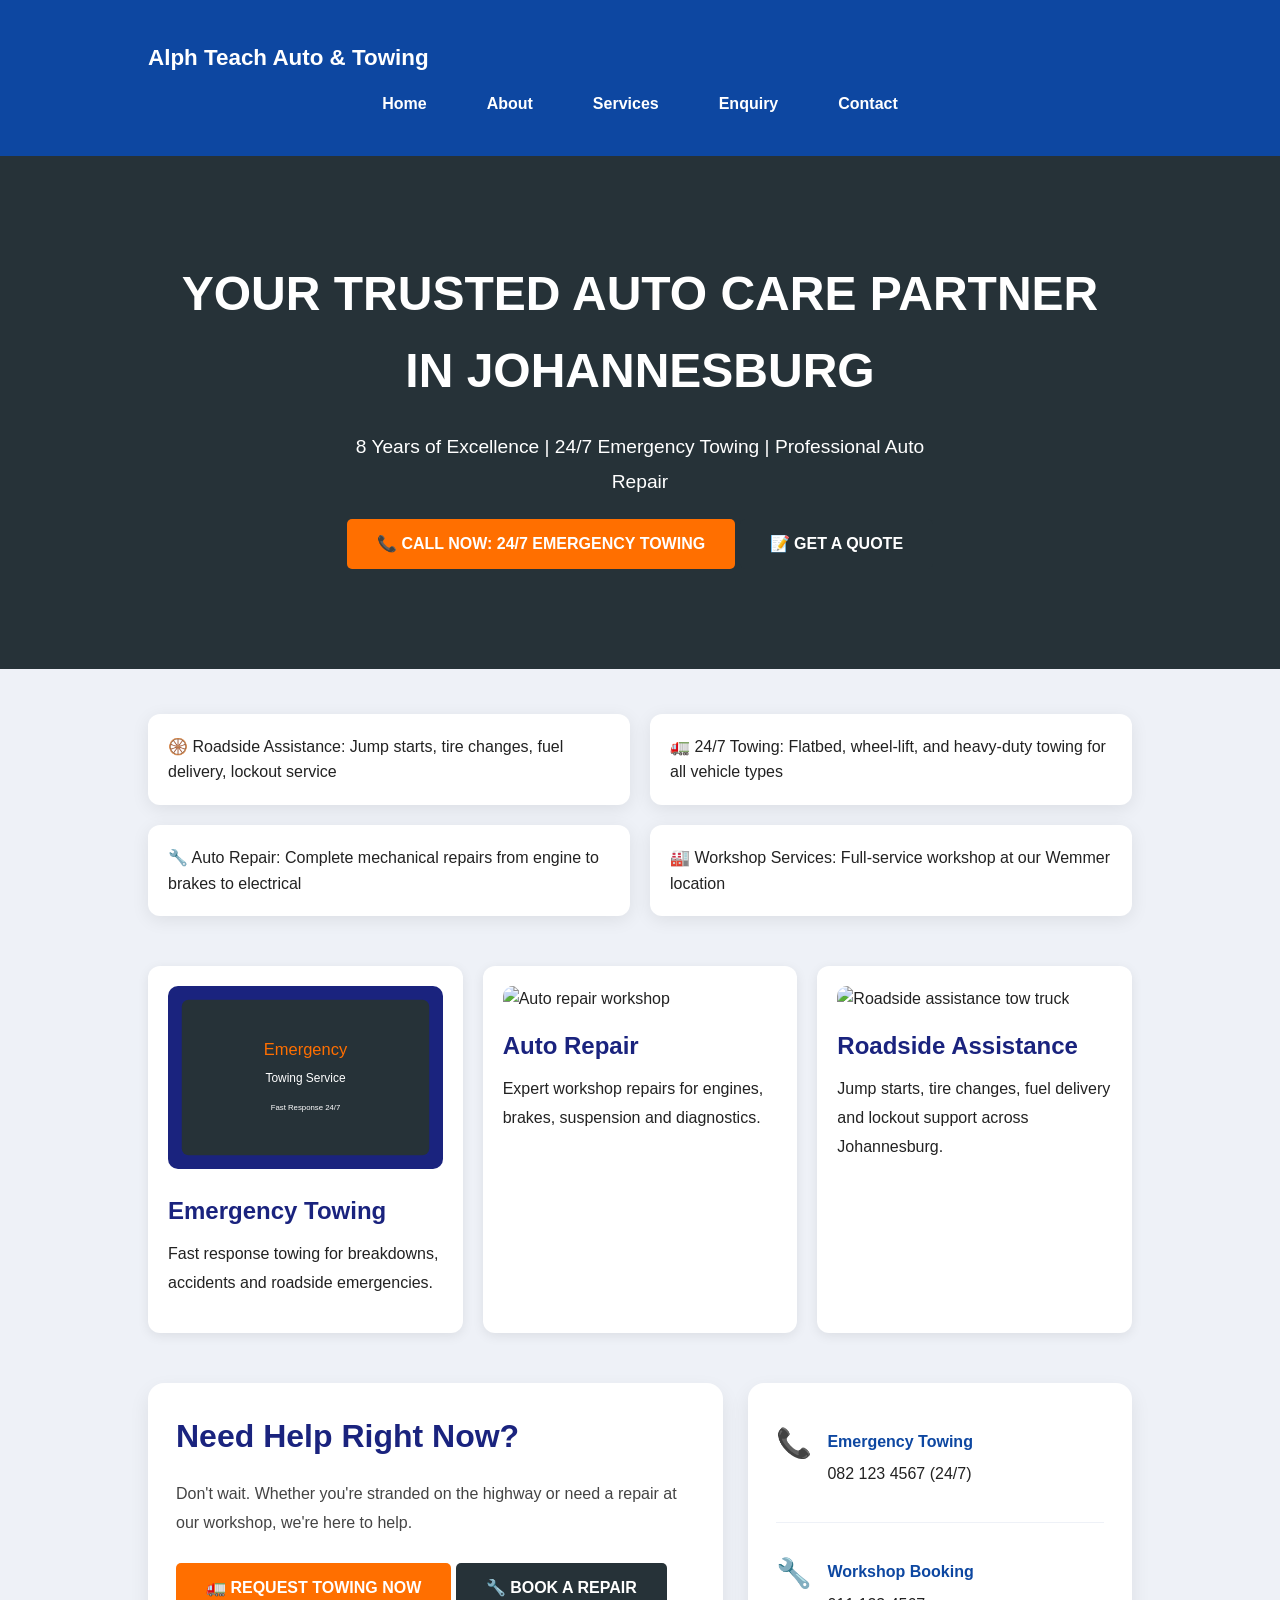
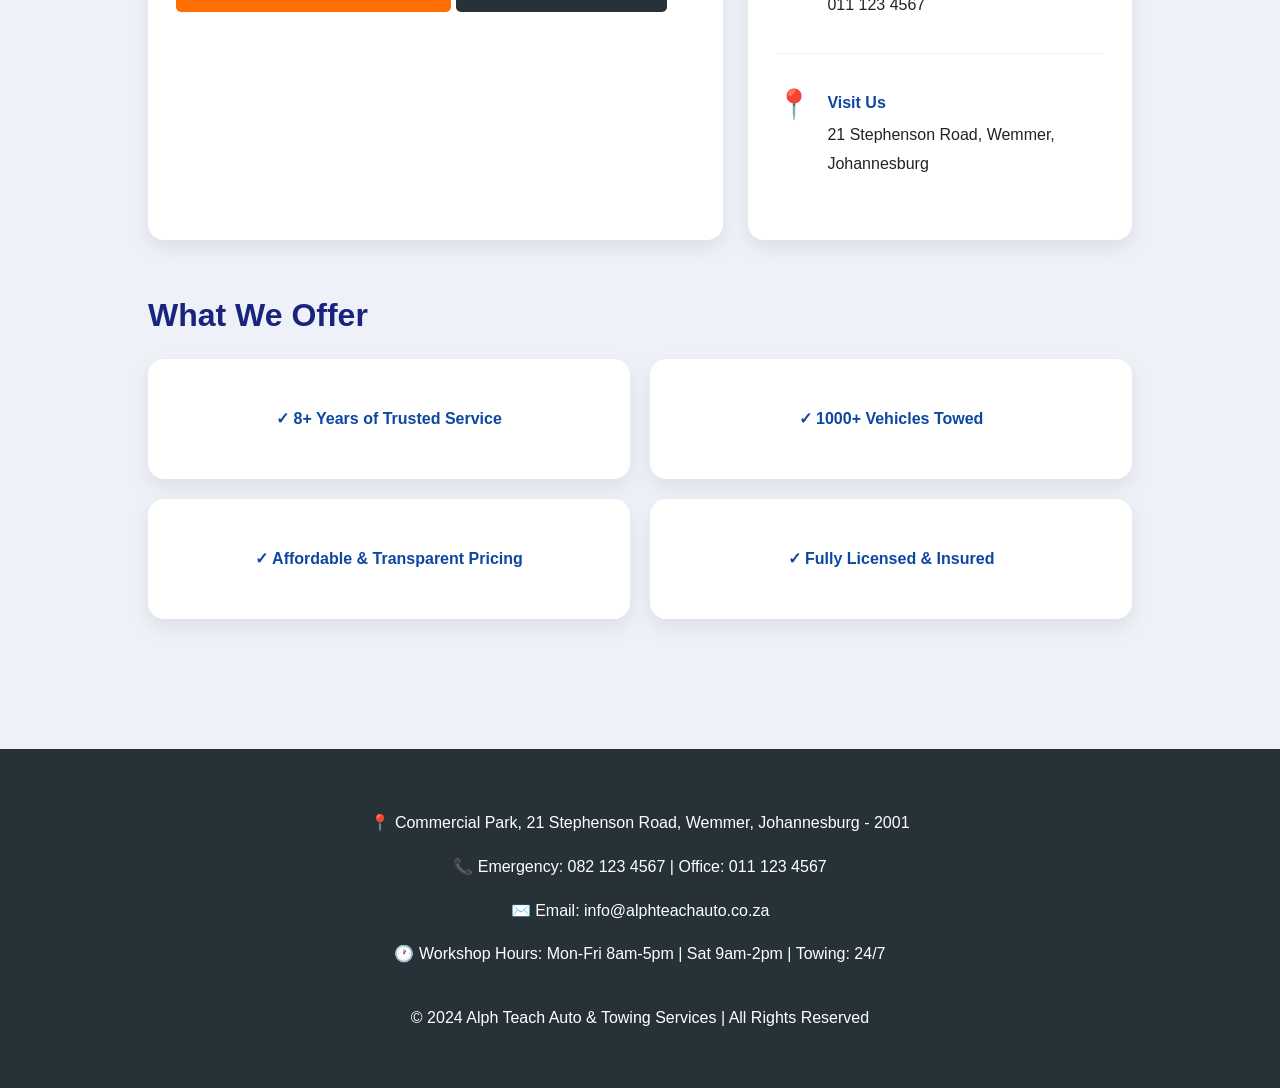
==== index.html @ c694cae1 "roadside assistant image added for roadside assistant" ====
<!DOCTYPE html>
<html lang="en">
<head>
    <meta charset="UTF-8">
    <meta name="viewport" content="width=device-width, initial-scale=1.0">
    <title>Alph Teach Auto & Towing Services</title>
    <link rel="stylesheet" href="css/style.css">
</head>
<body>
    <header>
        <div class="container header-inner">
            <div class="brand"><a href="index.html">Alph Teach Auto & Towing</a></div>
            <nav>
                <ul>
                    <li><a href="index.html">Home</a></li>
                    <li><a href="about.html">About</a></li>
                    <li><a href="service.html">Services</a></li>
                    <li><a href="enquiry.html">Enquiry</a></li>
                    <li><a href="contact.html">Contact</a></li>
                </ul>
            </nav>
        </div>
    </header>

    <section class="hero">
        <div class="container">
            <h1>YOUR TRUSTED AUTO CARE PARTNER IN JOHANNESBURG</h1>
            <p>8 Years of Excellence | 24/7 Emergency Towing | Professional Auto Repair</p>
            <div class="hero-buttons">
                <a href="tel:0821234567" class="btn">📞 CALL NOW: 24/7 EMERGENCY TOWING</a>
                <a href="enquiry.html" class="btn btn-secondary">📝 GET A QUOTE</a>
            </div>
        </div>
    </section>

    <main class="container">
        <section class="feature-grid">
            <div class="feature-card">🛞 Roadside Assistance: Jump starts, tire changes, fuel delivery, lockout service</div>
            <div class="feature-card">🚛 24/7 Towing: Flatbed, wheel-lift, and heavy-duty towing for all vehicle types</div>
            <div class="feature-card">🔧 Auto Repair: Complete mechanical repairs from engine to brakes to electrical</div>
            <div class="feature-card">🏭 Workshop Services: Full-service workshop at our Wemmer location</div>
        </section>

        <section class="media-grid">
            <div class="media-card">
                <img src="images/emergency-towing.svg" alt="Emergency towing service">
                <h3>Emergency Towing</h3>
                <p>Fast response towing for breakdowns, accidents and roadside emergencies.</p>
            </div>
            <div class="media-card">
                <img src="images/auto-repair-workshop.svg" alt="Auto repair workshop">
                <h3>Auto Repair</h3>
                <p>Expert workshop repairs for engines, brakes, suspension and diagnostics.</p>
            </div>
            <div class="media-card">
                <img src="images/istockphoto-2198604016-1024x1024.jpg" alt="Roadside assistance tow truck">
                <h3>Roadside Assistance</h3>
                <p>Jump starts, tire changes, fuel delivery and lockout support across Johannesburg.</p>
            </div>
        </section>

        <section class="service-blocks">
            <div class="service-blocks-grid">
                <div class="service-hero-block">
                    <h2>Need Help Right Now?</h2>
                    <p>Don't wait. Whether you're stranded on the highway or need a repair at our workshop, we're here to help.</p>
                    <div class="hero-buttons">
                        <a href="enquiry.html" class="btn">🚛 REQUEST TOWING NOW</a>
                        <a href="enquiry.html" class="btn btn-secondary">🔧 BOOK A REPAIR</a>
                    </div>
                </div>
                <div class="service-info-block">
                    <div class="contact-block-item">
                        <span>📞</span>
                        <div>
                            <strong>Emergency Towing</strong>
                            <p>082 123 4567 (24/7)</p>
                        </div>
                    </div>
                    <div class="contact-block-item">
                        <span>🔧</span>
                        <div>
                            <strong>Workshop Booking</strong>
                            <p>011 123 4567</p>
                        </div>
                    </div>
                    <div class="contact-block-item">
                        <span>📍</span>
                        <div>
                            <strong>Visit Us</strong>
                            <p>21 Stephenson Road, Wemmer, Johannesburg</p>
                        </div>
                    </div>
                </div>
            </div>
        </section>

        <section class="highlights-section">
            <h2 class="section-title">What We Offer</h2>
            <div class="highlights-grid">
                <div class="highlight-card">✓ 8+ Years of Trusted Service</div>
                <div class="highlight-card">✓ 1000+ Vehicles Towed</div>
                <div class="highlight-card">✓ Affordable & Transparent Pricing</div>
                <div class="highlight-card">✓ Fully Licensed & Insured</div>
            </div>
        </section>
    </main>

    <footer>
        <div class="container footer-content">
            <div>
                <p>📍 Commercial Park, 21 Stephenson Road, Wemmer, Johannesburg - 2001</p>
                <p>📞 Emergency: 082 123 4567 | Office: 011 123 4567</p>
                <p>✉️ Email: info@alphteachauto.co.za</p>
                <p>🕐 Workshop Hours: Mon-Fri 8am-5pm | Sat 9am-2pm | Towing: 24/7</p>
            </div>
        </div>
        <div class="footer-bottom">
            <p>&copy; 2024 Alph Teach Auto & Towing Services | All Rights Reserved</p>
        </div>
    </footer>
</body>
</html>
---- css/style.css ----
/* ===== 1. CSS RESET ===== */
* {
    margin: 0;
    padding: 0;
    box-sizing: border-box;
}

/* ===== 2. BASE STYLES ===== */
body {
    font-family: Arial, Helvetica, sans-serif;
    font-size: 16px;
    line-height: 1.6;
    color: #222;
    background-color: #eef1f7;
}

a {
    color: #1a237e;
    text-decoration: none;
}

a:hover {
    color: #ff6f00;
    text-decoration: underline;
}

/* ===== 3. TYPOGRAPHY ===== */
h1 {
    font-size: 2.5rem;
    font-weight: bold;
    color: #1a237e;
    margin-bottom: 20px;
}

h2 {
    font-size: 2rem;
    color: #1a237e;
    margin-bottom: 15px;
}

h3 {
    font-size: 1.5rem;
    color: #1a237e;
    margin-bottom: 10px;
}

p {
    margin-bottom: 15px;
    line-height: 1.8;
}

/* ===== 4. CONTAINER ===== */
.container {
    width: 80%;
    max-width: 1200px;
    margin: 0 auto;
    padding: 20px;
}

/* ===== 5. HEADER & NAVIGATION ===== */
header {
    background-color: #0d47a1;
    color: white;
    padding: 20px 0;
}

header h1,
header p,
header .brand a,
nav a {
    color: white;
}

header .brand a {
    font-size: 1.4rem;
    font-weight: bold;
    text-decoration: none;
}

nav ul {
    list-style: none;
    display: flex;
    justify-content: center;
    gap: 30px;
    margin-top: 15px;
}

nav a {
    color: white;
    text-decoration: none;
    font-weight: bold;
    padding: 10px 15px;
}

nav a:hover {
    background-color: #ff6f00;
    border-radius: 5px;
}

header .brand a:hover {
    color: #fff9e6;
}

/* ===== 6. HERO SECTION ===== */
.hero {
    background-color: #263238;
    color: white;
    text-align: center;
    padding: 80px 20px;
}

.hero h1 {
    color: white;
    font-size: 3rem;
}

.hero p {
    font-size: 1.2rem;
    max-width: 600px;
    margin: 20px auto;
}

/* ===== 7. BUTTONS ===== */
.btn {
    display: inline-block;
    padding: 12px 30px;
    background-color: #ff6f00;
    color: white;
    text-decoration: none;
    border-radius: 5px;
    font-weight: bold;
    border: none;
    cursor: pointer;
}

.btn:hover {
    background-color: #e65100;
    transform: scale(1.05);
}

/* ===== 8. SERVICES SECTION ===== */
.services {
    display: grid;
    grid-template-columns: repeat(3, 1fr);
    gap: 30px;
    margin: 50px 0;
}

.service-card {
    background: white;
    padding: 30px;
    border-radius: 10px;
    box-shadow: 0 2px 10px rgba(0,0,0,0.1);
    text-align: center;
}

.service-card:hover {
    transform: translateY(-5px);
    box-shadow: 0 5px 20px rgba(0,0,0,0.2);
}

.page-header {
    text-align: center;
    margin: 50px 0 30px;
}

.page-header h1 {
    color: #0d47a1;
    font-size: 2.8rem;
    margin-bottom: 15px;
}

.page-header p {
    color: #444;
    max-width: 760px;
    margin: 0 auto;
    line-height: 1.7;
}

.service-category {
    background: white;
    border-radius: 18px;
    padding: 32px;
    box-shadow: 0 14px 35px rgba(0,0,0,0.08);
    margin: 40px 0;
}

.service-category h2 {
    color: #0d47a1;
    margin-bottom: 15px;
}

.service-category p {
    color: #444;
    margin-bottom: 25px;
}

.service-table {
    width: 100%;
    border-radius: 16px;
    overflow: hidden;
    border: 1px solid #e8efff;
    margin-bottom: 25px;
}

.service-row {
    display: grid;
    grid-template-columns: 1.5fr 3fr 1fr;
    gap: 18px;
    align-items: center;
    padding: 20px 22px;
    border-bottom: 1px solid #eef1f7;
}

.service-row:last-child {
    border-bottom: none;
}

.service-name {
    font-weight: 700;
    color: #0d47a1;
}

.service-desc {
    color: #555;
    line-height: 1.8;
}

.service-price {
    text-align: right;
    font-weight: 700;
    color: #263238;
}

.service-grid {
    display: grid;
    grid-template-columns: repeat(2, minmax(260px, 1fr));
    gap: 24px;
    margin-bottom: 25px;
}

.service-item {
    background: #f8fbff;
    border-radius: 16px;
    padding: 24px;
    box-shadow: 0 10px 22px rgba(0,0,0,0.06);
}

.service-item h3 {
    margin-bottom: 14px;
    color: #0d47a1;
}

.service-item ul {
    list-style: none;
    padding: 0;
    margin: 0;
    display: grid;
    gap: 10px;
}

.service-item li {
    background: white;
    padding: 12px 14px;
    border-radius: 12px;
    border: 1px solid #e7f0ff;
    color: #333;
}

.service-contact {
    margin-top: 18px;
    font-weight: 700;
    color: #0d47a1;
}

.note {
    margin-top: 12px;
    color: #555;
}

.why-us {
    margin: 45px 0;
}

.why-us ul {
    list-style: none;
    padding: 0;
    margin: 0;
    display: grid;
    gap: 14px;
}

.why-us li {
    background: white;
    padding: 16px 18px;
    border-radius: 14px;
    border: 1px solid #e8efff;
    box-shadow: 0 8px 20px rgba(0,0,0,0.05);
    color: #333;
}

/* ===== 9. ABOUT SECTION ===== */
.about {
    display: flex;
    gap: 40px;
    align-items: center;
    margin: 50px 0;
}

.about-text {
    flex: 1;
}

.about-image {
    flex: 1;
}

.about-image img {
    width: 100%;
    border-radius: 10px;
}

.mission-vision,
.workshop,
.certifications {
    display: grid;
    gap: 30px;
    margin: 50px 0;
}

.mission-vision {
    grid-template-columns: repeat(2, minmax(250px, 1fr));
}

.mission,
.vision,
.team-member,
.feature-card,
.value {
    background: white;
    border-radius: 12px;
    padding: 25px;
    box-shadow: 0 4px 18px rgba(0,0,0,0.08);
}

.mission ul,
.workshop ul,
.certifications ul {
    list-style: none;
    padding-left: 0;
    margin-top: 20px;
    display: grid;
    gap: 10px;
}

.mission ul li,
.workshop ul li,
.certifications ul li {
    padding: 12px 15px;
    background: #f7f9ff;
    border-radius: 8px;
    border: 1px solid rgba(26, 35, 126, 0.08);
}

.values-grid {
    display: grid;
    grid-template-columns: repeat(2, minmax(220px, 1fr));
    gap: 20px;
    margin-top: 20px;
}

.value {
    min-height: 120px;
    display: flex;
    align-items: center;
    justify-content: center;
    text-align: center;
    font-weight: bold;
}

.team-grid {
    display: grid;
    grid-template-columns: repeat(2, minmax(240px, 1fr));
    gap: 20px;
    margin-top: 20px;
}

.team-member h3 {
    margin-bottom: 8px;
}

.feature-grid {
    display: grid;
    grid-template-columns: repeat(2, minmax(220px, 1fr));
    gap: 20px;
    margin-top: 25px;
}

.feature-card {
    background: #ffffff;
    border-radius: 12px;
    padding: 20px;
    box-shadow: 0 4px 18px rgba(0,0,0,0.08);
    transition: transform 0.25s ease, box-shadow 0.25s ease;
}

.feature-card:hover {
    transform: translateY(-4px);
    box-shadow: 0 8px 24px rgba(0,0,0,0.12);
}

.service-blocks {
    margin: 50px 0;
}

.service-blocks-grid {
    display: grid;
    grid-template-columns: 1.5fr 1fr;
    gap: 25px;
}

.service-hero-block,
.service-info-block,
.highlight-card {
    background: white;
    border-radius: 16px;
    padding: 28px;
    box-shadow: 0 8px 20px rgba(0,0,0,0.08);
}

.service-hero-block h2,
.highlights-section h2 {
    margin-bottom: 18px;
}

.service-hero-block p {
    margin-bottom: 25px;
    color: #444;
}

.service-info-block {
    display: grid;
    gap: 18px;
}

.contact-block-item {
    display: flex;
    gap: 15px;
    align-items: flex-start;
    padding: 18px 0;
    border-bottom: 1px solid #eef1f7;
}

.contact-block-item:last-child {
    border-bottom: none;
}

.contact-block-item span {
    font-size: 1.8rem;
    line-height: 1;
}

.contact-block-item strong {
    display: block;
    margin-bottom: 6px;
    color: #0d47a1;
}

.highlights-section {
    margin: 40px 0 60px;
}

.highlights-grid {
    display: grid;
    grid-template-columns: repeat(2, minmax(220px, 1fr));
    gap: 20px;
}

.highlight-card {
    min-height: 120px;
    display: flex;
    align-items: center;
    justify-content: center;
    text-align: center;
    font-weight: bold;
    color: #0d47a1;
}

.btn-secondary {
    background-color: #263238;
    color: white;
}

.btn-secondary:hover {
    background-color: #1a237e;
}

/* ===== 10. MEDIA SECTION ===== */
.media-grid {
    display: grid;
    grid-template-columns: repeat(3, 1fr);
    gap: 20px;
    margin: 50px 0;
}

.media-card {
    background: white;
    border-radius: 12px;
    padding: 20px;
    box-shadow: 0 3px 12px rgba(0,0,0,0.08);
    overflow: hidden;
}

.media-card img {
    width: 100%;
    border-radius: 10px;
    object-fit: cover;
    margin-bottom: 15px;
}

.media-card h3 {
    margin-bottom: 10px;
}

.video-section {
    background: white;
    padding: 30px;
    border-radius: 12px;
    box-shadow: 0 3px 12px rgba(0,0,0,0.08);
    margin: 50px 0;
}

.video-wrapper {
    position: relative;
    padding-bottom: 56.25%;
    height: 0;
    overflow: hidden;
    border-radius: 12px;
    margin: 20px 0;
}

.responsive-video {
    position: absolute;
    top: 0;
    left: 0;
    width: 100%;
    height: 100%;
}

.video-note {
    color: #555;
    font-size: 0.95rem;
}

/* ===== 11. CONTACT FORM ===== */
.contact-form {
    max-width: 600px;
    margin: 50px auto;
    background: white;
    padding: 30px;
    border-radius: 10px;
    box-shadow: 0 2px 10px rgba(0,0,0,0.1);
}

.form-group {
    margin-bottom: 20px;
}

.form-group label {
    display: block;
    font-weight: bold;
    margin-bottom: 5px;
    color: #1a237e;
}

.form-group input,
.form-group textarea {
    width: 100%;
    padding: 10px;
    border: 1px solid #ddd;
    border-radius: 5px;
    font-size: 16px;
}

.form-group input:focus,
.form-group textarea:focus {
    border-color: #1a237e;
    outline: none;
}

/* ===== 11. FOOTER ===== */
footer {
    background-color: #263238;
    color: white;
    text-align: center;
    padding: 40px 20px;
    margin-top: 50px;
}

footer a {
    color: #ff6f00;
    text-decoration: none;
}

footer a:hover {
    text-decoration: underline;
}

/* ===== 12. RESPONSIVE DESIGN ===== */

/* Tablet */
@media screen and (max-width: 768px) {
    .container {
        width: 90%;
    }
    
    .services {
        grid-template-columns: repeat(2, 1fr);
    }
    
    .about {
        flex-direction: column;
    }
    
    h1 {
        font-size: 2rem;
    }
    
    nav ul {
        flex-direction: column;
        align-items: center;
        gap: 10px;
    }

    .service-blocks-grid,
    .highlights-grid {
        grid-template-columns: 1fr;
    }

    .service-row,
    .service-grid {
        grid-template-columns: 1fr;
    }

    .service-price {
        text-align: left;
    }
}

/* Mobile */
@media screen and (max-width: 480px) {
    .services {
        grid-template-columns: 1fr;
    }
    
    .hero {
        padding: 40px 20px;
    }
    
    .hero h1 {
        font-size: 2rem;
    }
    
    .hero-buttons,
    .service-blocks-grid {
        gap: 15px;
    }
    
    .container {
        width: 95%;
        padding: 10px;
    }
}
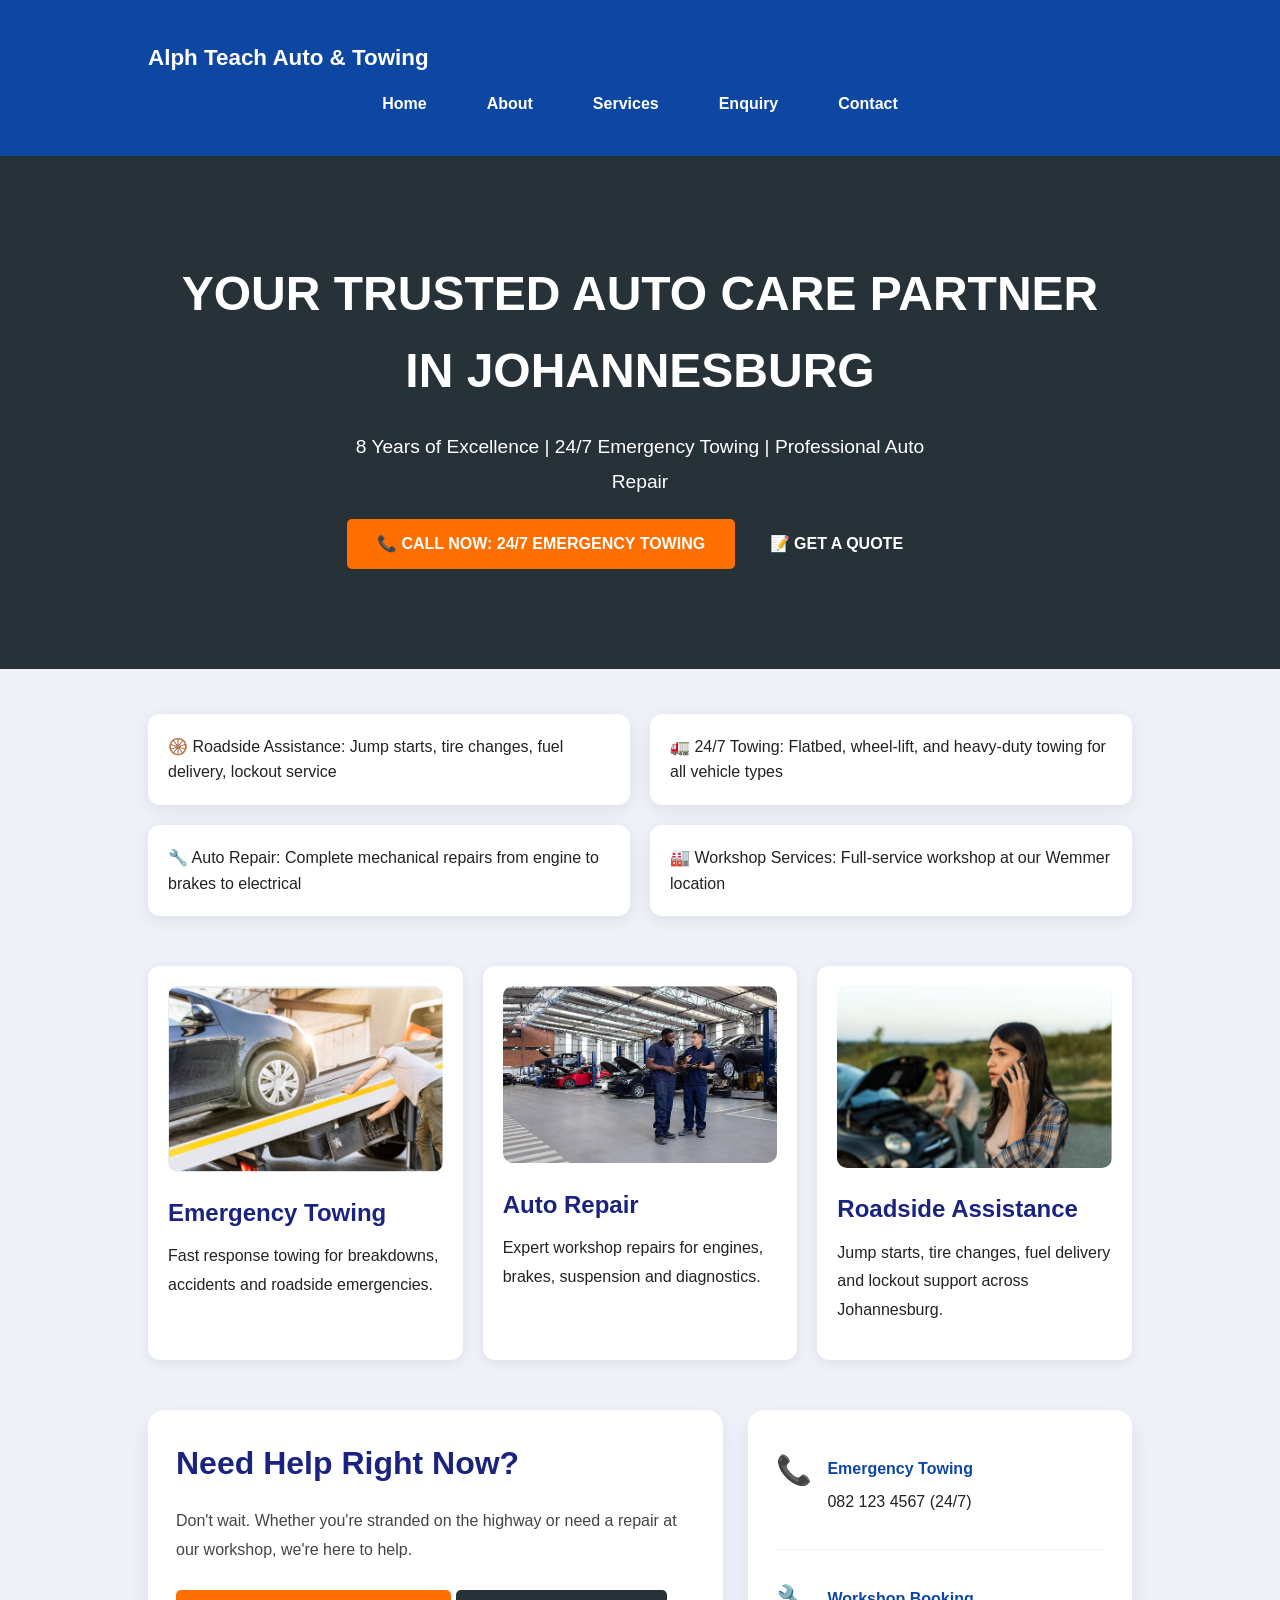
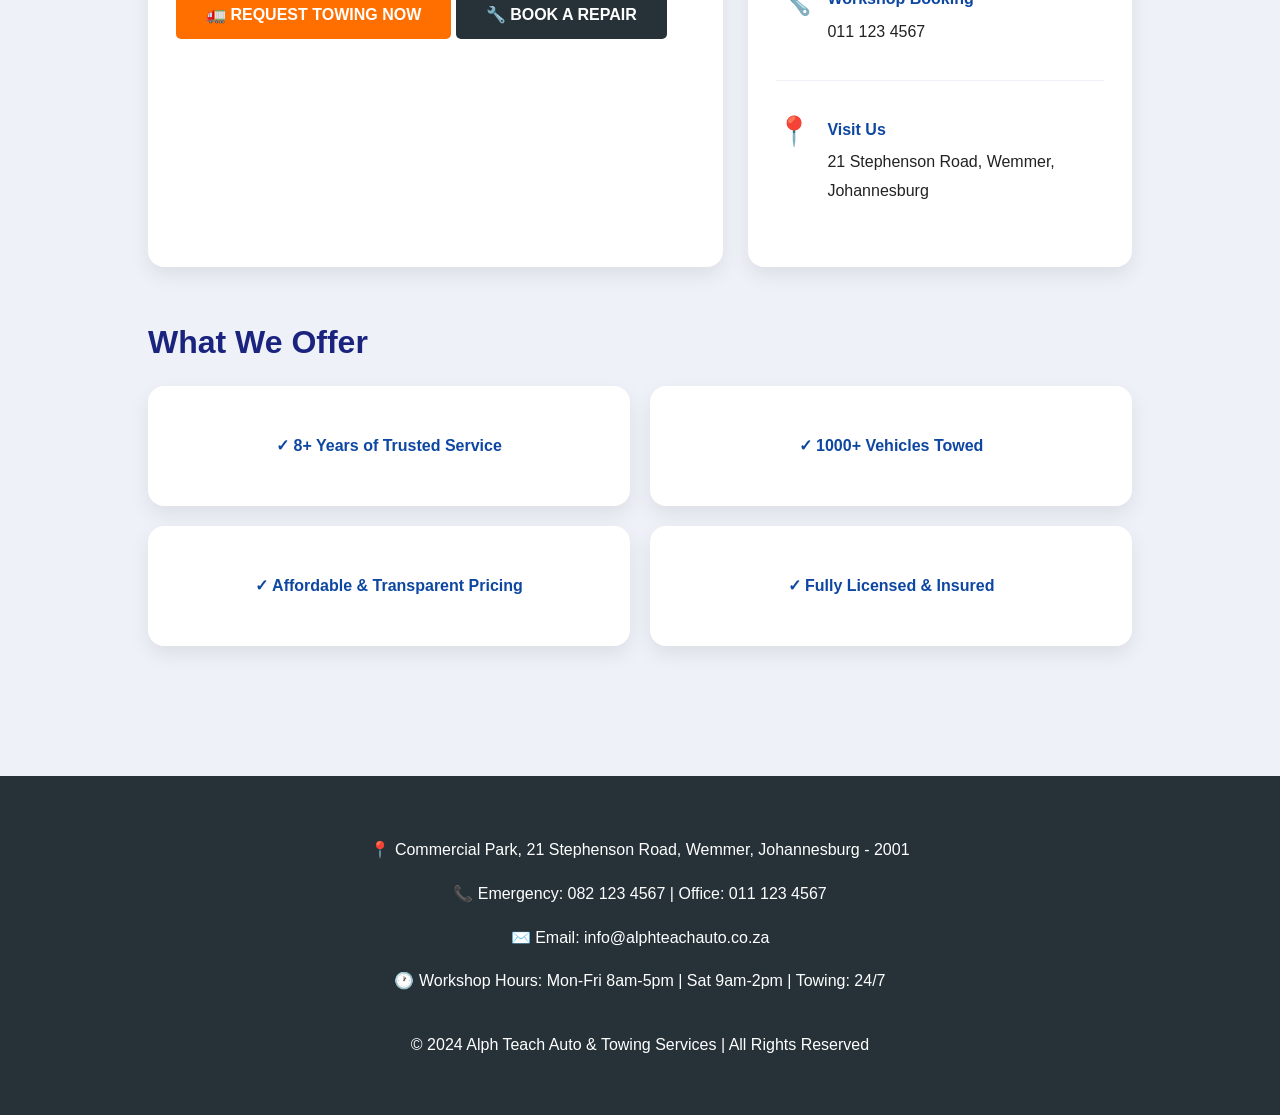
==== commit f3898a47: "Images added images to Emergency Towing ,Auto Repair and Roadside Assistance" ====
--- a/index.html
+++ b/index.html
@@ -43,17 +43,17 @@
 
         <section class="media-grid">
             <div class="media-card">
-                <img src="images/emergency-towing.svg" alt="Emergency towing service">
+                <img src="images/Screenshot_16-5-2026_0814_www.istockphoto.com.jpeg" alt="Emergency towing service">
                 <h3>Emergency Towing</h3>
                 <p>Fast response towing for breakdowns, accidents and roadside emergencies.</p>
             </div>
             <div class="media-card">
-                <img src="images/auto-repair-workshop.svg" alt="Auto repair workshop">
+                <img src="images/Screenshot_15-5-2026_23542_www.istockphoto.com.jpeg" alt="Auto repair workshop">
                 <h3>Auto Repair</h3>
                 <p>Expert workshop repairs for engines, brakes, suspension and diagnostics.</p>
             </div>
             <div class="media-card">
-                <img src="images/istockphoto-2198604016-1024x1024.jpg" alt="Roadside assistance tow truck">
+                <img src="images/Screenshot_16-5-2026_0847_www.istockphoto.com.jpeg" alt="Roadside assistance tow truck">
                 <h3>Roadside Assistance</h3>
                 <p>Jump starts, tire changes, fuel delivery and lockout support across Johannesburg.</p>
             </div>
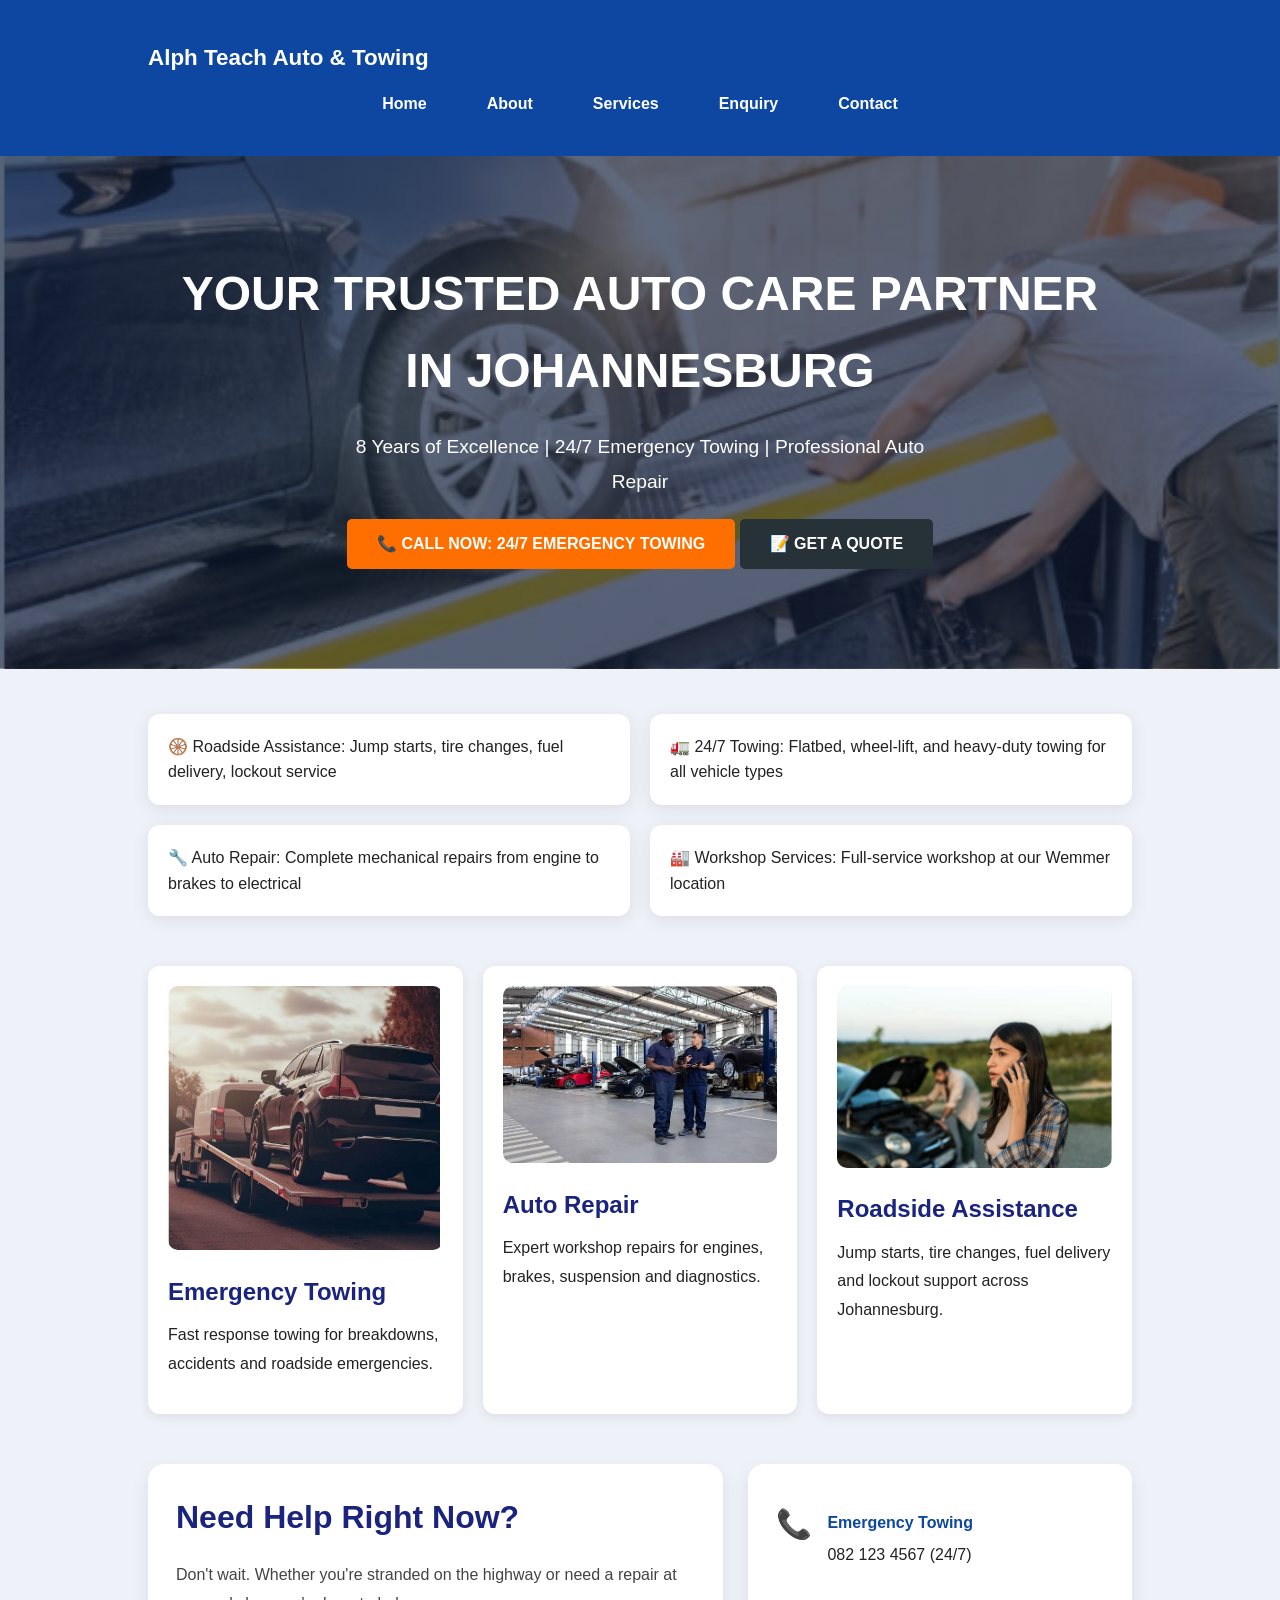
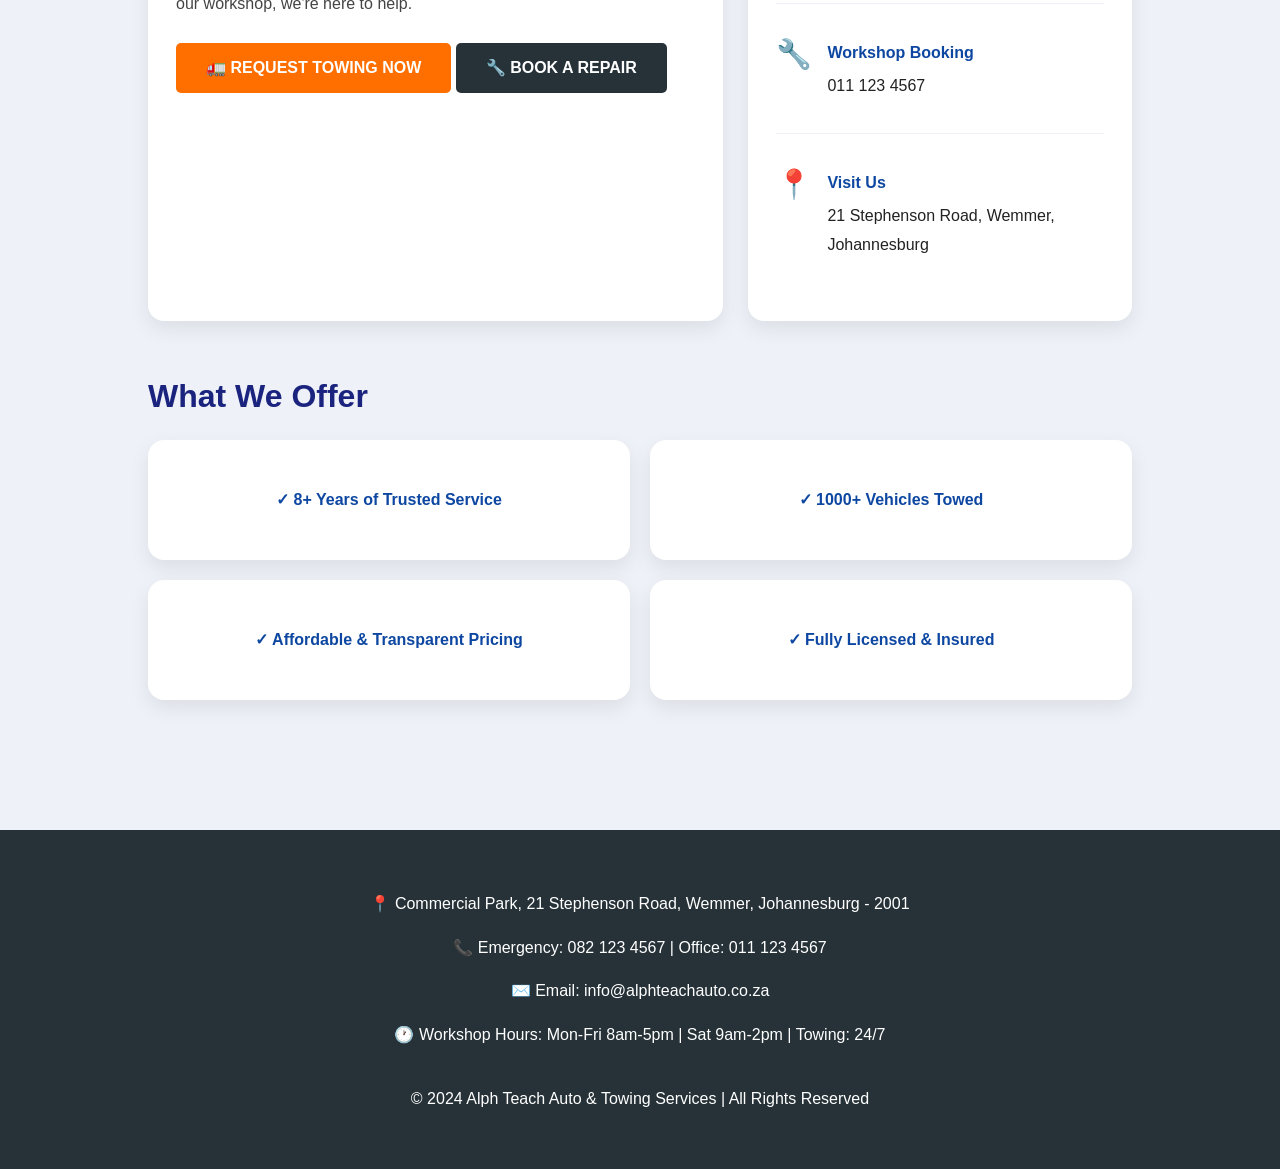
==== commit aa7de81b: "updated homepage Added your new image to the homepage." ====
--- a/index.html
+++ b/index.html
@@ -43,7 +43,7 @@
 
         <section class="media-grid">
             <div class="media-card">
-                <img src="images/Screenshot_16-5-2026_0814_www.istockphoto.com.jpeg" alt="Emergency towing service">
+                <img src="images/Screenshot_16-5-2026_211922_pixabay.com.jpeg" alt="Emergency towing service">
                 <h3>Emergency Towing</h3>
                 <p>Fast response towing for breakdowns, accidents and roadside emergencies.</p>
             </div>
--- a/css/style.css
+++ b/css/style.css
@@ -104,6 +104,10 @@
 /* ===== 6. HERO SECTION ===== */
 .hero {
     background-color: #263238;
+    background-image: linear-gradient(rgba(10, 25, 55, 0.65), rgba(10, 25, 55, 0.65)), url("../images/Screenshot_16-5-2026_0814_www.istockphoto.com.jpeg");
+    background-size: cover;
+    background-position: center;
+    background-repeat: no-repeat;
     color: white;
     text-align: center;
     padding: 80px 20px;
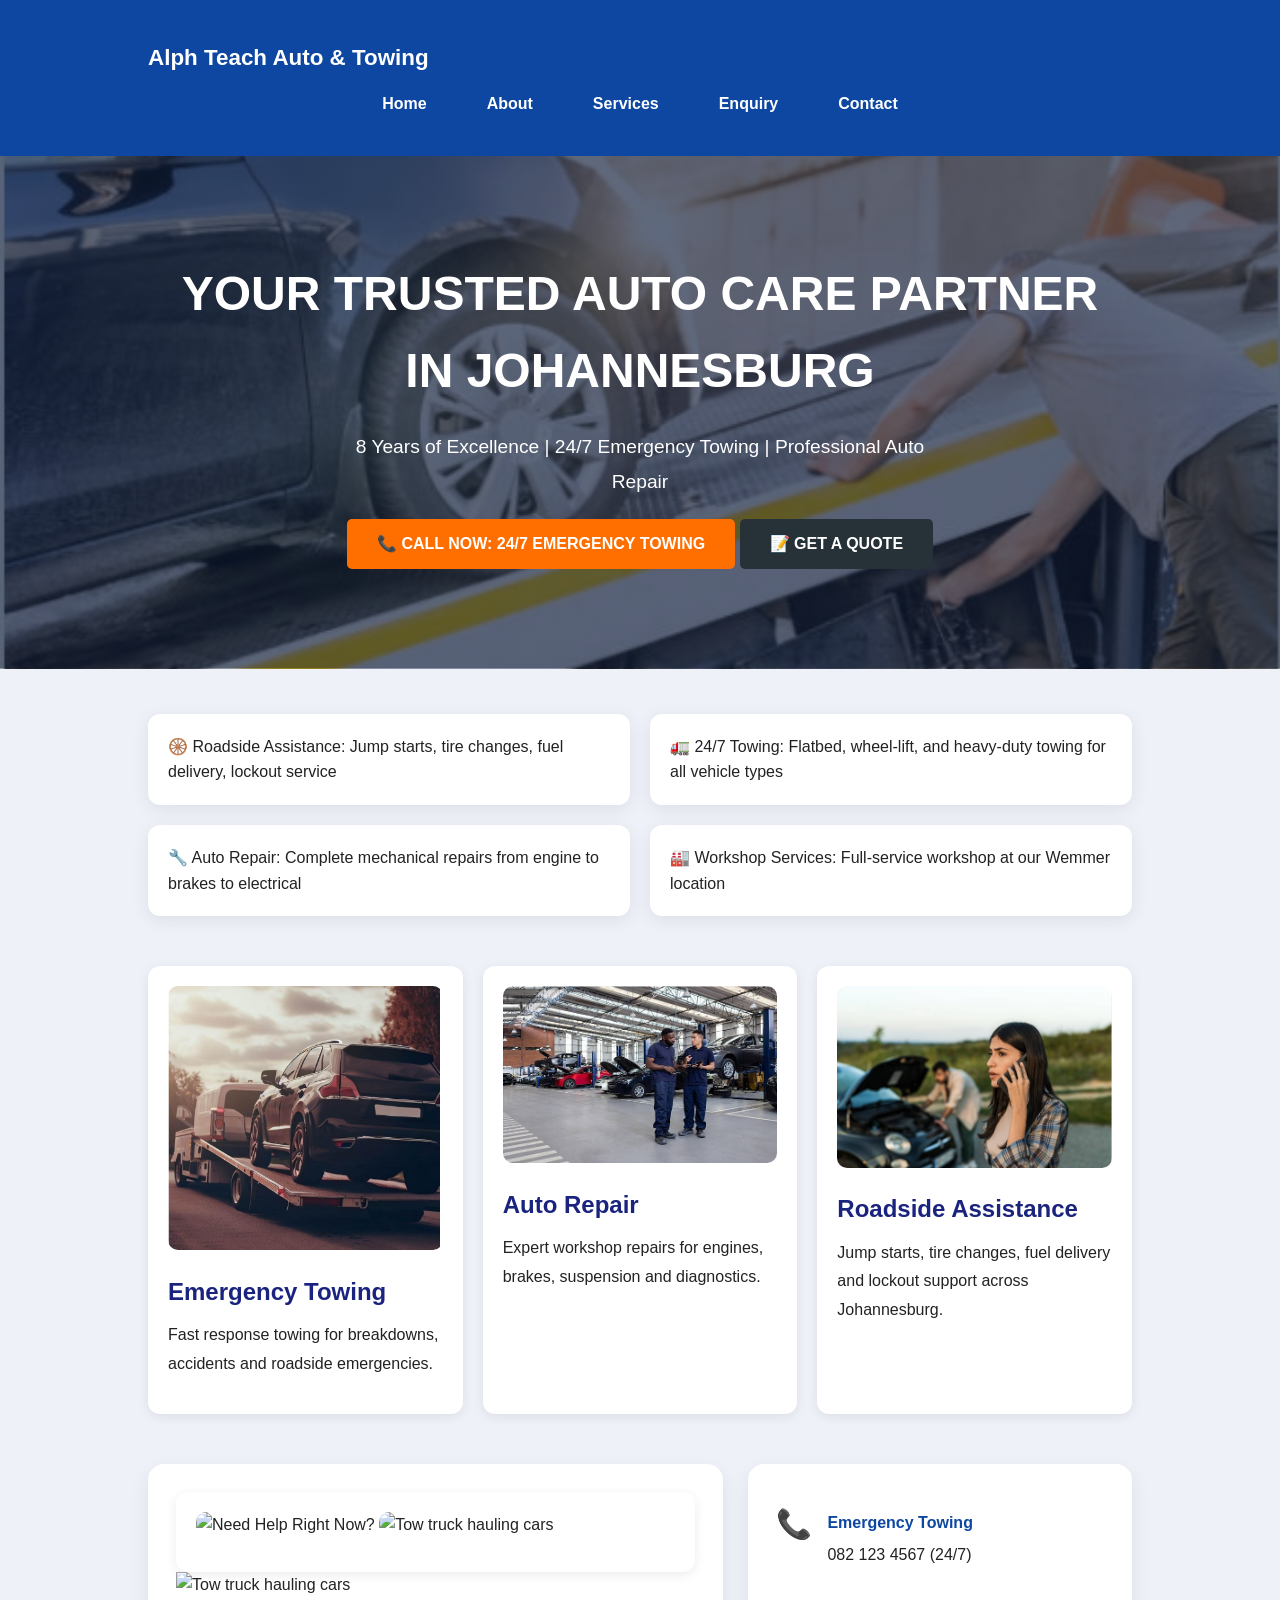
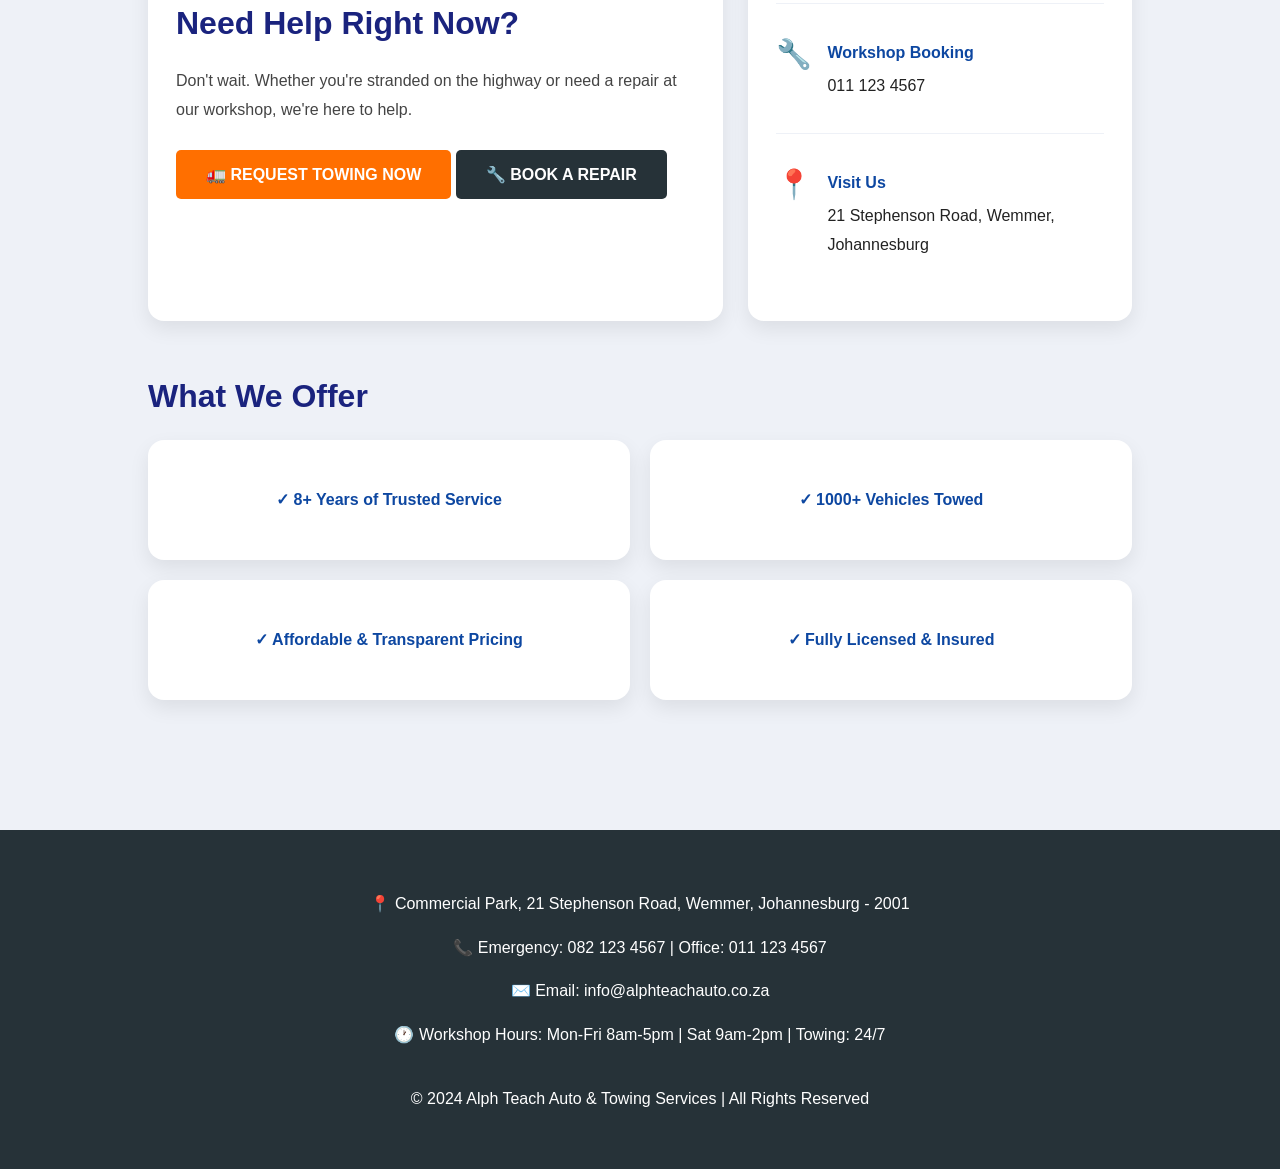
==== commit 0ff6a915: "added an image" ====
--- a/index.html
+++ b/index.html
@@ -62,6 +62,13 @@
         <section class="service-blocks">
             <div class="service-blocks-grid">
                 <div class="service-hero-block">
+                    <div class="media-card">
+                <img src="Screenshot_16-5-2026_215835_unsplash.com" alt="Need Help Right Now?">
+                <img src="https://plus.unsplash.com/premium_photo-1661373022510-dfd61512e080?q=80&w=1231&auto=format&fit=crop&ixlib=rb-4.1.0&ixid=M3wxMjA3fDB8MHxwaG90by1wYWdlfHx8fGVufDB8fHx8fA%3D%3D" alt="Tow truck hauling cars" width="200">
+                </div>
+                <img src="https://images.unsplash.com/photo-1677863362513-c36f1412cbdc?w=600&auto=format&fit=crop&q=60&ixlib=rb-4.1.0&ixid=M3wxMjA3fDB8MHxzZWFyY2h8MjB8fGJvb2slMjBvciUyMGNhbGwlMjBub3clMjB0b3dpbmd8ZW58MHx8MHx8fDA%3D" 
+     alt="Tow truck hauling cars" 
+     width="200">
                     <h2>Need Help Right Now?</h2>
                     <p>Don't wait. Whether you're stranded on the highway or need a repair at our workshop, we're here to help.</p>
                     <div class="hero-buttons">
@@ -118,6 +125,7 @@
         <div class="footer-bottom">
             <p>&copy; 2024 Alph Teach Auto & Towing Services | All Rights Reserved</p>
         </div>
+  
     </footer>
 </body>
 </html>
--- a/css/style.css
+++ b/css/style.css
@@ -1,3 +1,22 @@
+/* Default styles (mobile first) */
+body {
+  font-size: 14px;
+}
+
+/* Tablet */
+@media (min-width: 768px) {
+  body {
+    font-size: 16px;
+  }
+}
+
+/* Desktop */
+@media (min-width: 1024px) {
+  body {
+    font-size: 18px;
+  }
+}
+
 /* ===== 1. CSS RESET ===== */
 * {
     margin: 0;
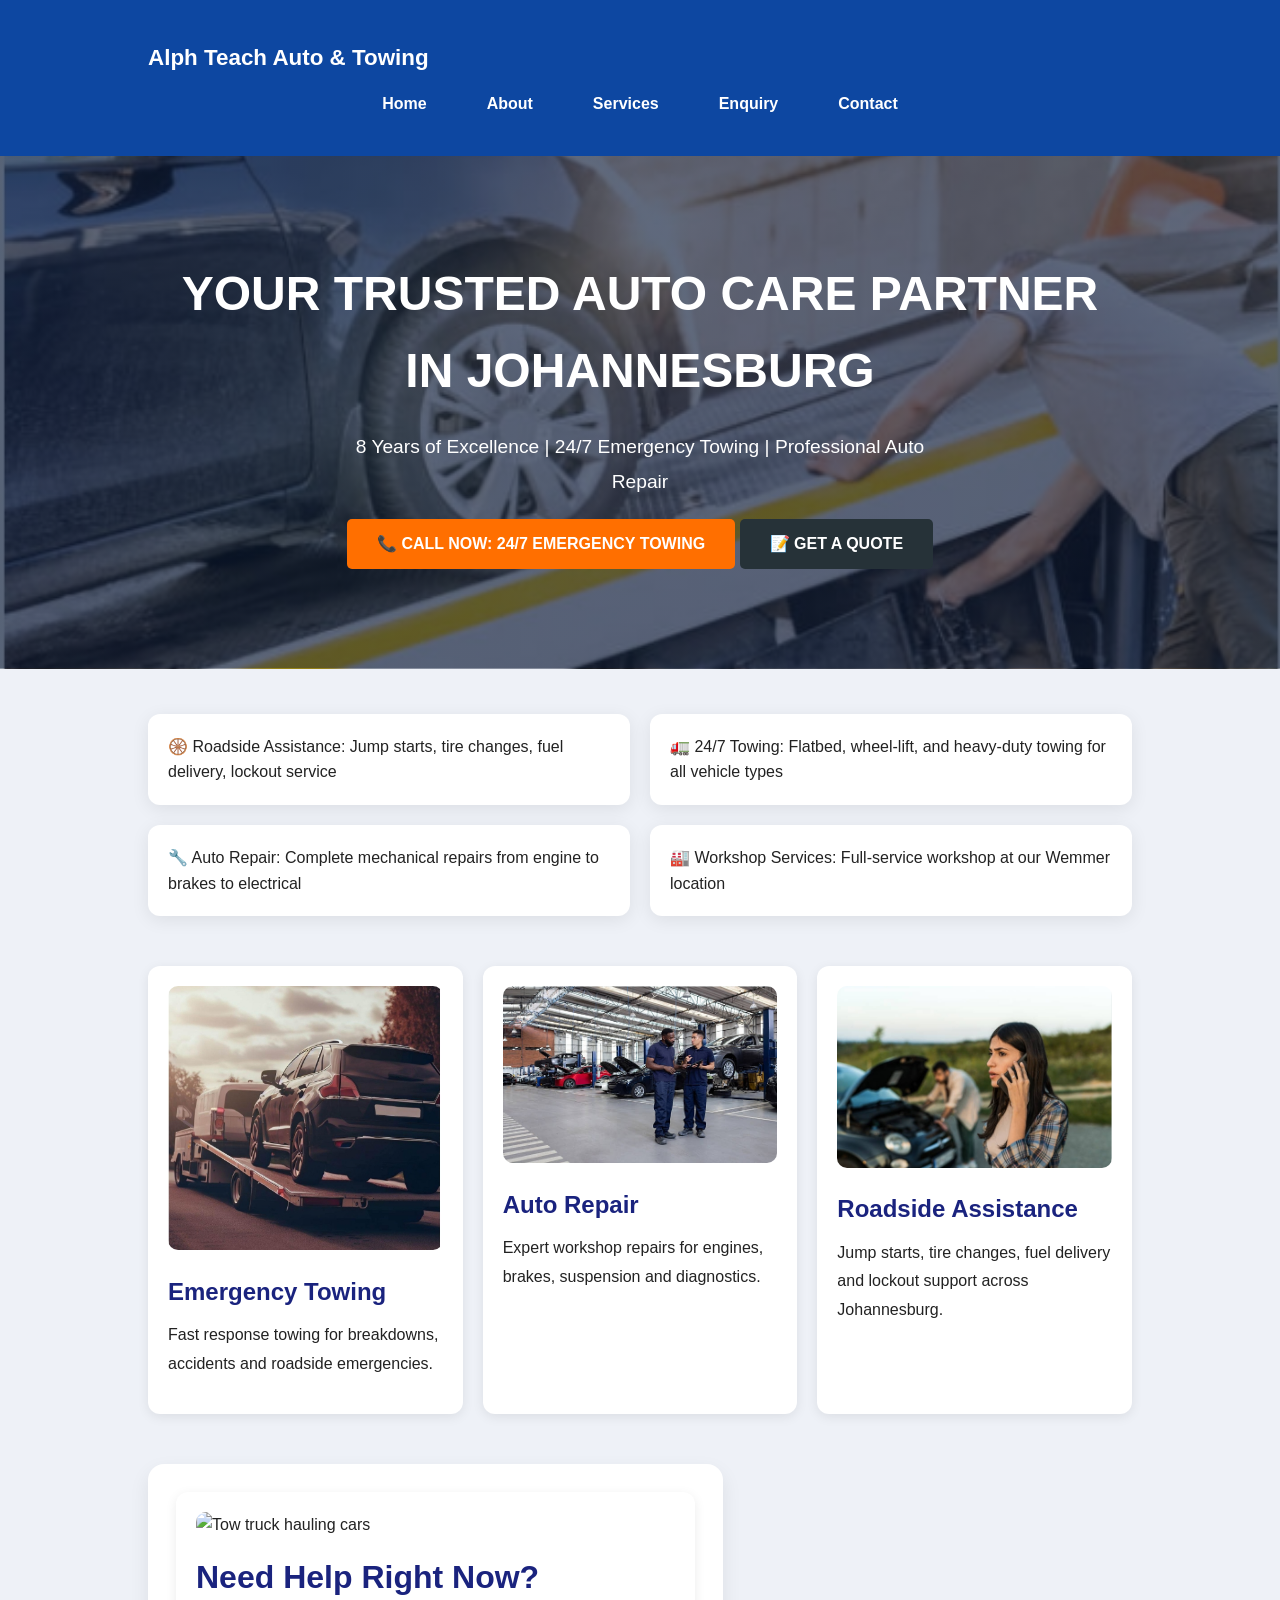
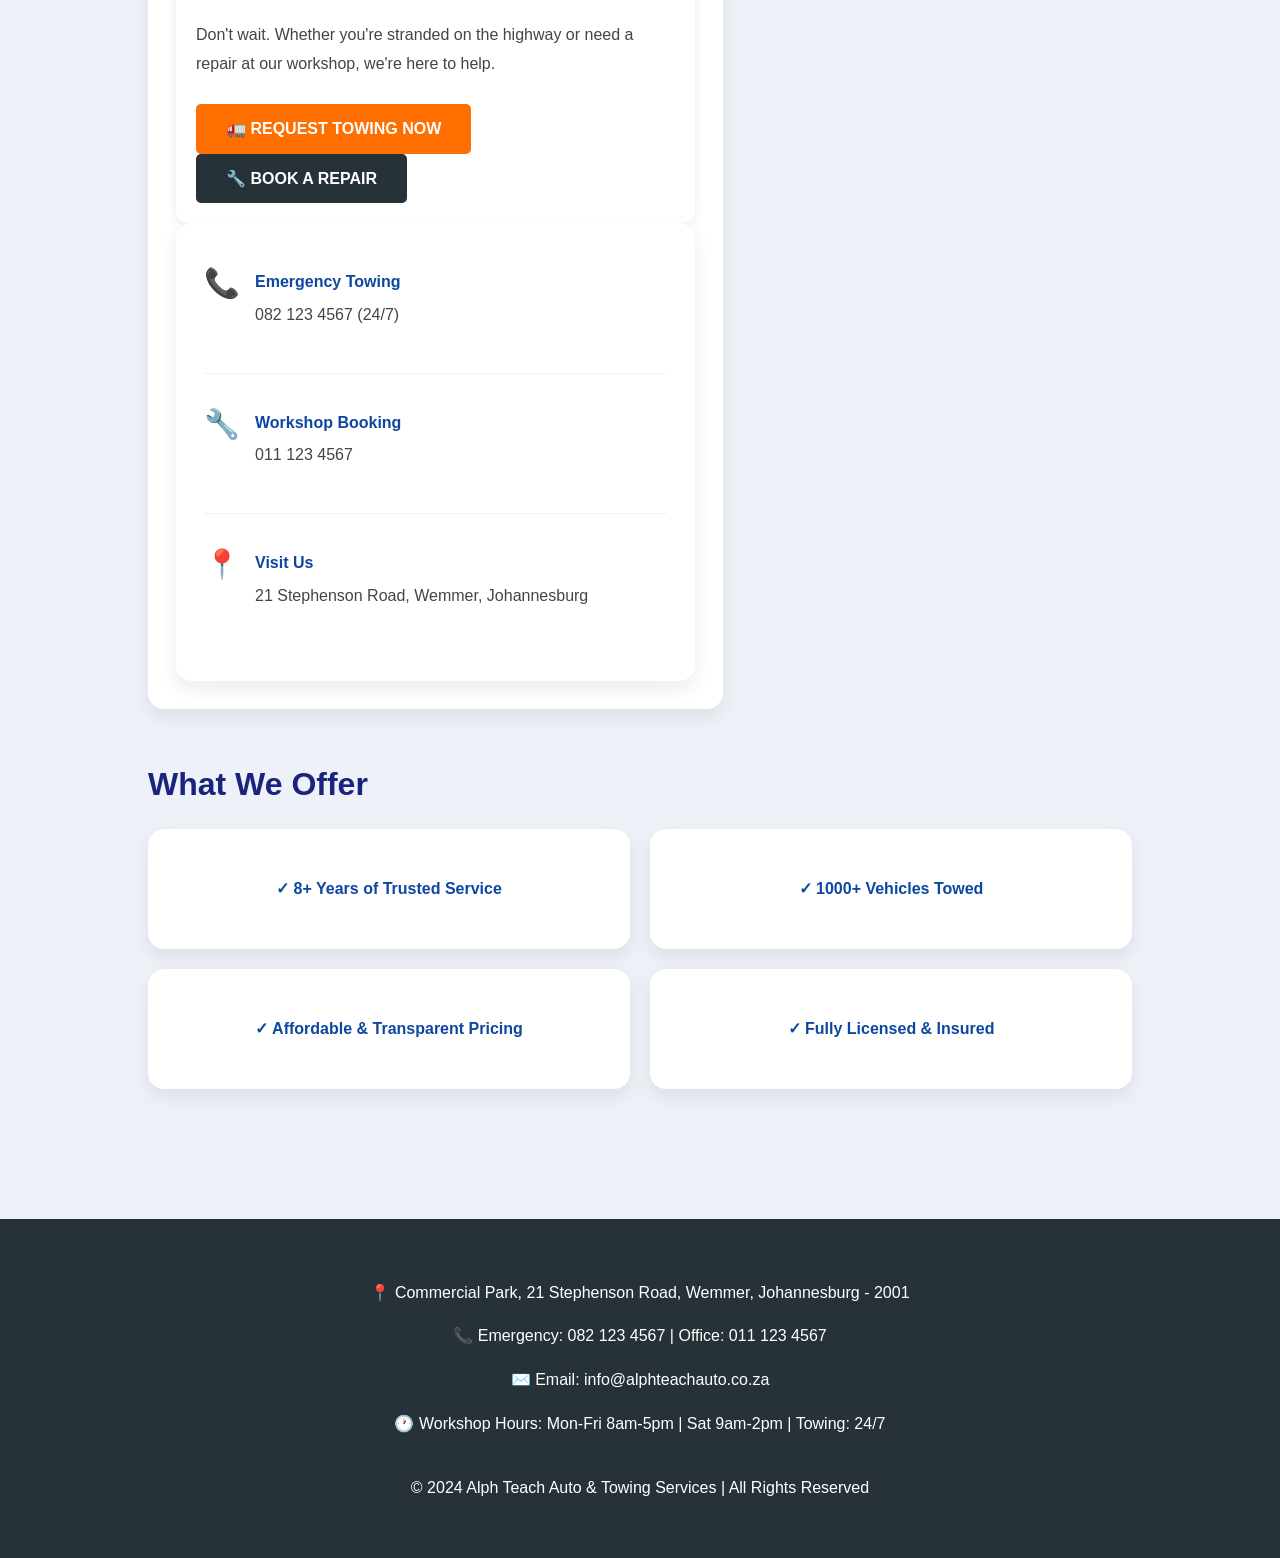
==== commit 55c3baa5: ""Added Unsplash tow truck image"" ====
--- a/index.html
+++ b/index.html
@@ -63,12 +63,10 @@
             <div class="service-blocks-grid">
                 <div class="service-hero-block">
                     <div class="media-card">
-                <img src="Screenshot_16-5-2026_215835_unsplash.com" alt="Need Help Right Now?">
-                <img src="https://plus.unsplash.com/premium_photo-1661373022510-dfd61512e080?q=80&w=1231&auto=format&fit=crop&ixlib=rb-4.1.0&ixid=M3wxMjA3fDB8MHxwaG90by1wYWdlfHx8fGVufDB8fHx8fA%3D%3D" alt="Tow truck hauling cars" width="200">
-                </div>
-                <img src="https://images.unsplash.com/photo-1677863362513-c36f1412cbdc?w=600&auto=format&fit=crop&q=60&ixlib=rb-4.1.0&ixid=M3wxMjA3fDB8MHxzZWFyY2h8MjB8fGJvb2slMjBvciUyMGNhbGwlMjBub3clMjB0b3dpbmd8ZW58MHx8MHx8fDA%3D" 
-     alt="Tow truck hauling cars" 
-     width="200">
+                <div class="image-row">
+  <img src="https://plus.unsplash.com/premium_photo-1661373022510-dfd61512e080?q=80&w=1231&auto=format&fit=crop&ixlib=rb-4.1.0&ixid=M3wxMjA3fDB8MHxwaG90by1wYWdlfHx8fGVufDB8fHx8fA%3D%3D" 
+       alt="Tow truck hauling cars" width="200">
+</div>
                     <h2>Need Help Right Now?</h2>
                     <p>Don't wait. Whether you're stranded on the highway or need a repair at our workshop, we're here to help.</p>
                     <div class="hero-buttons">
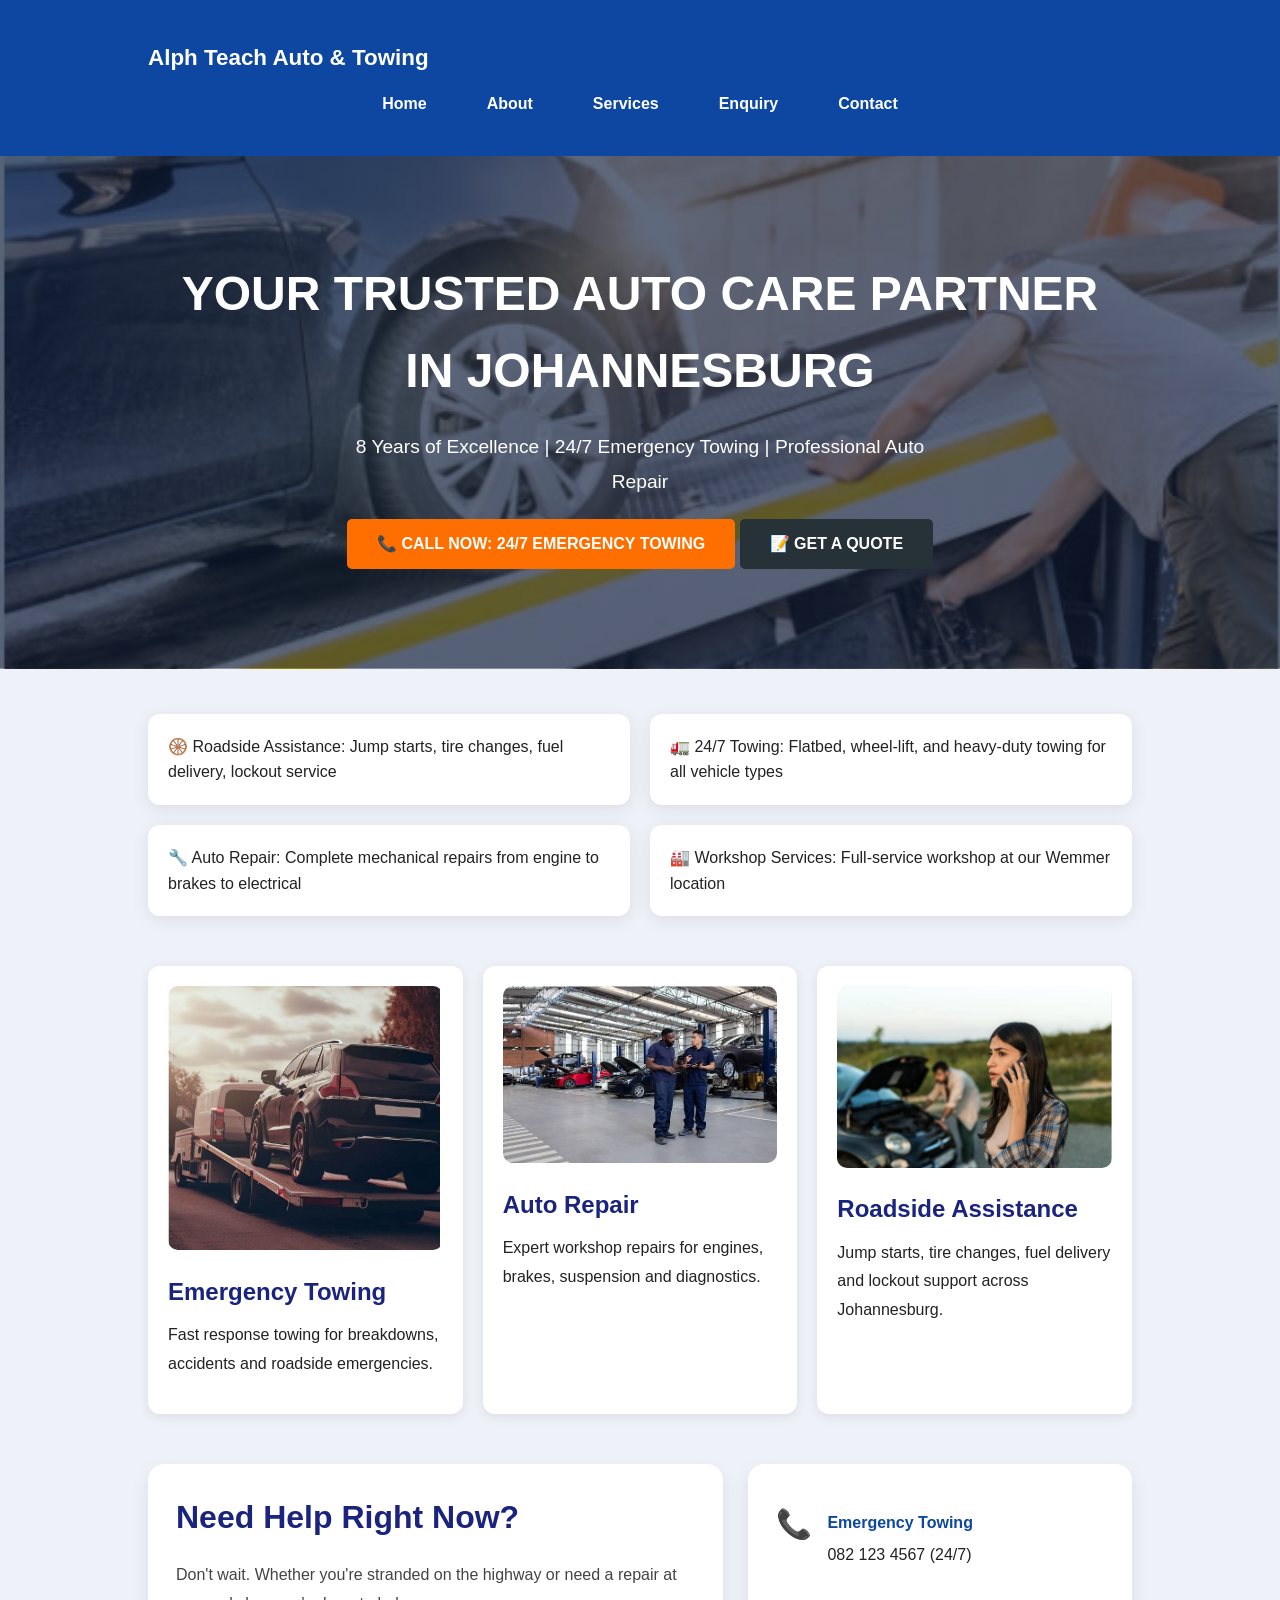
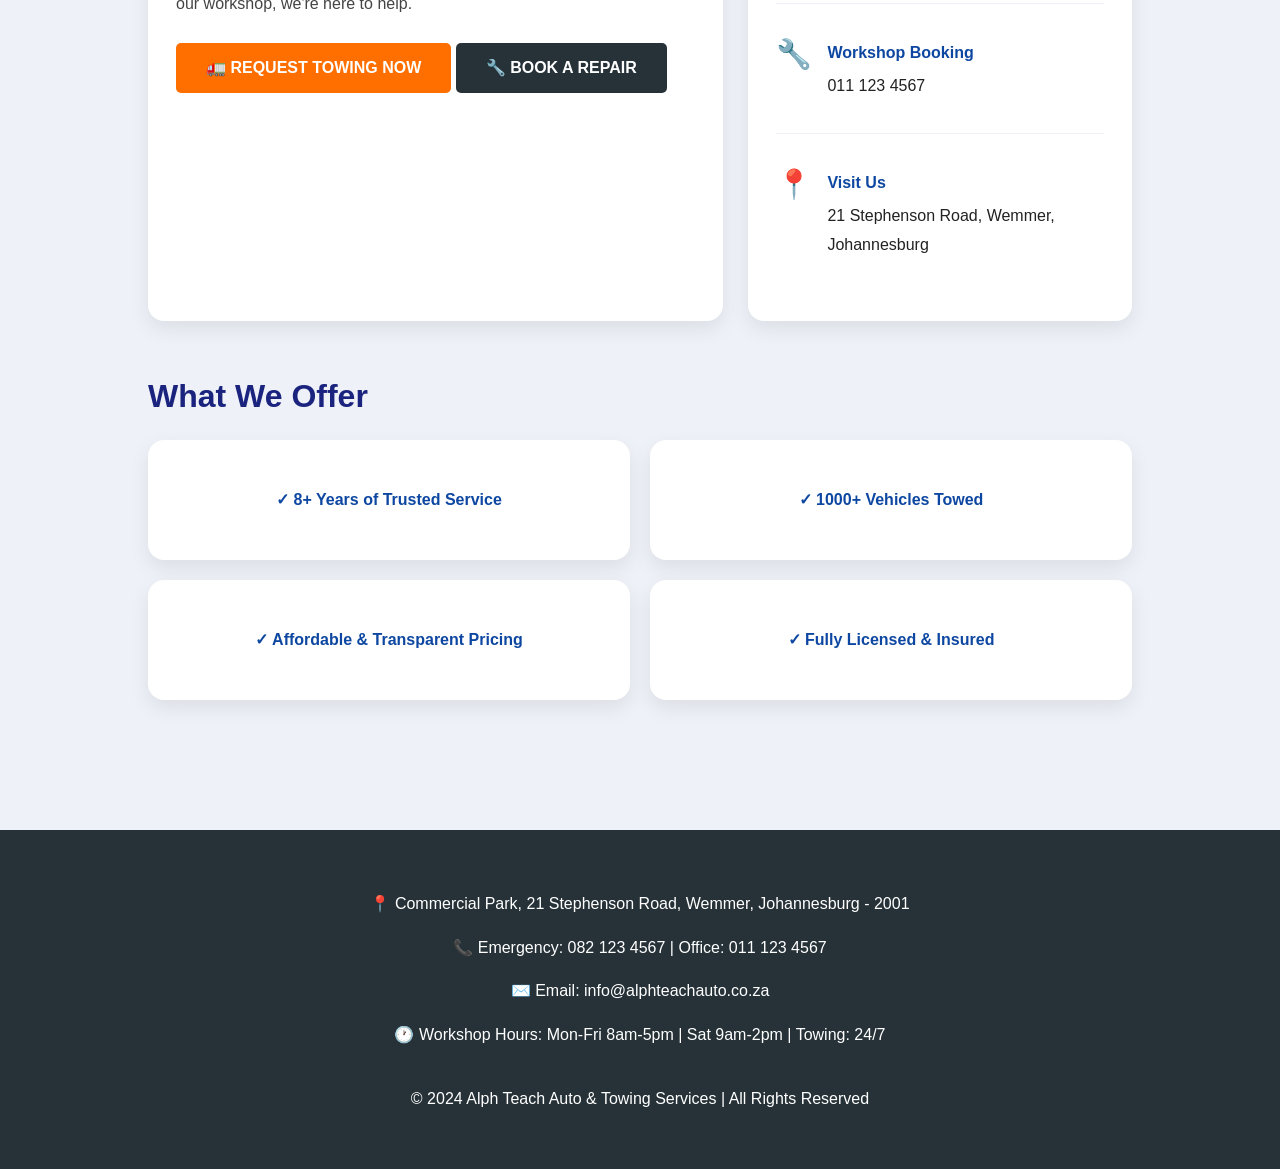
==== commit 1688b2da: "updated index.html removed media card removed it because it changed my whole structure" ====
--- a/index.html
+++ b/index.html
@@ -62,11 +62,6 @@
         <section class="service-blocks">
             <div class="service-blocks-grid">
                 <div class="service-hero-block">
-                    <div class="media-card">
-                <div class="image-row">
-  <img src="https://plus.unsplash.com/premium_photo-1661373022510-dfd61512e080?q=80&w=1231&auto=format&fit=crop&ixlib=rb-4.1.0&ixid=M3wxMjA3fDB8MHxwaG90by1wYWdlfHx8fGVufDB8fHx8fA%3D%3D" 
-       alt="Tow truck hauling cars" width="200">
-</div>
                     <h2>Need Help Right Now?</h2>
                     <p>Don't wait. Whether you're stranded on the highway or need a repair at our workshop, we're here to help.</p>
                     <div class="hero-buttons">
--- a/css/style.css
+++ b/css/style.css
@@ -142,7 +142,7 @@
     max-width: 600px;
     margin: 20px auto;
 }
-
+             
 /* ===== 7. BUTTONS ===== */
 .btn {
     display: inline-block;
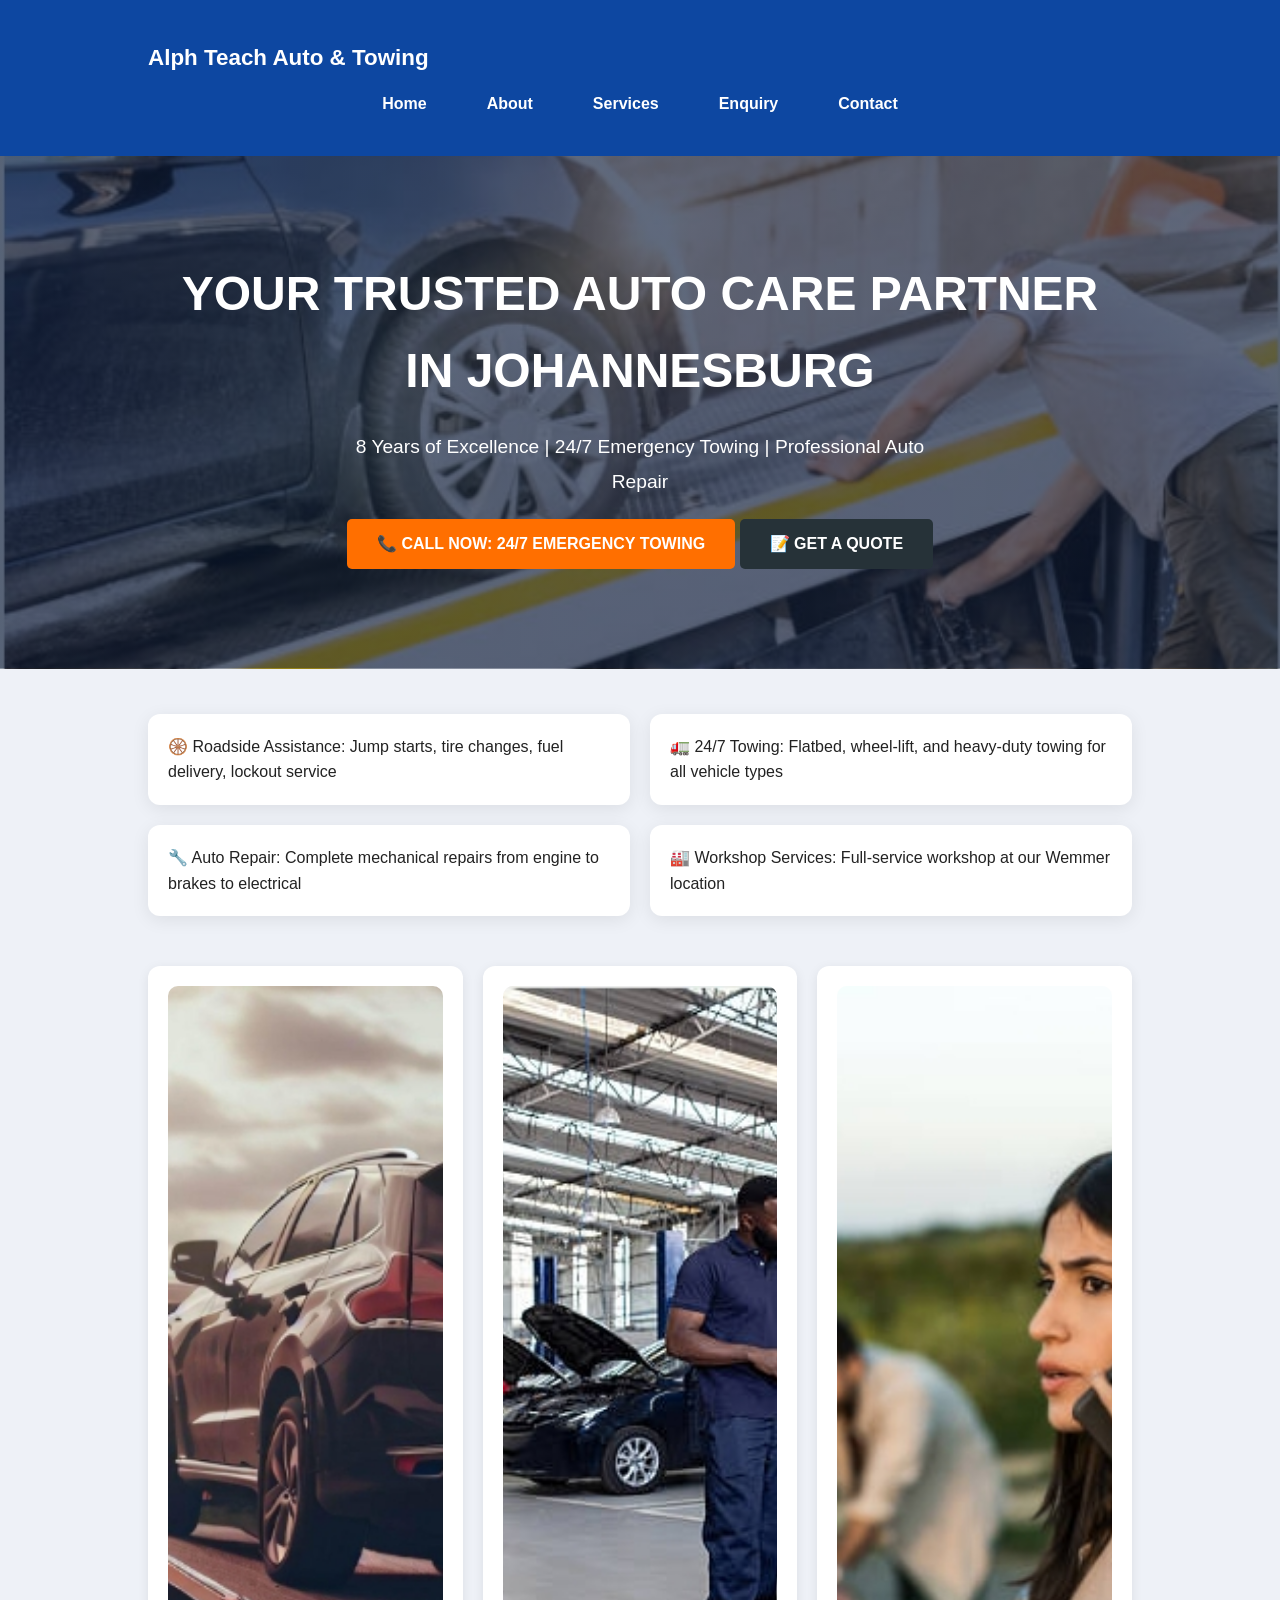
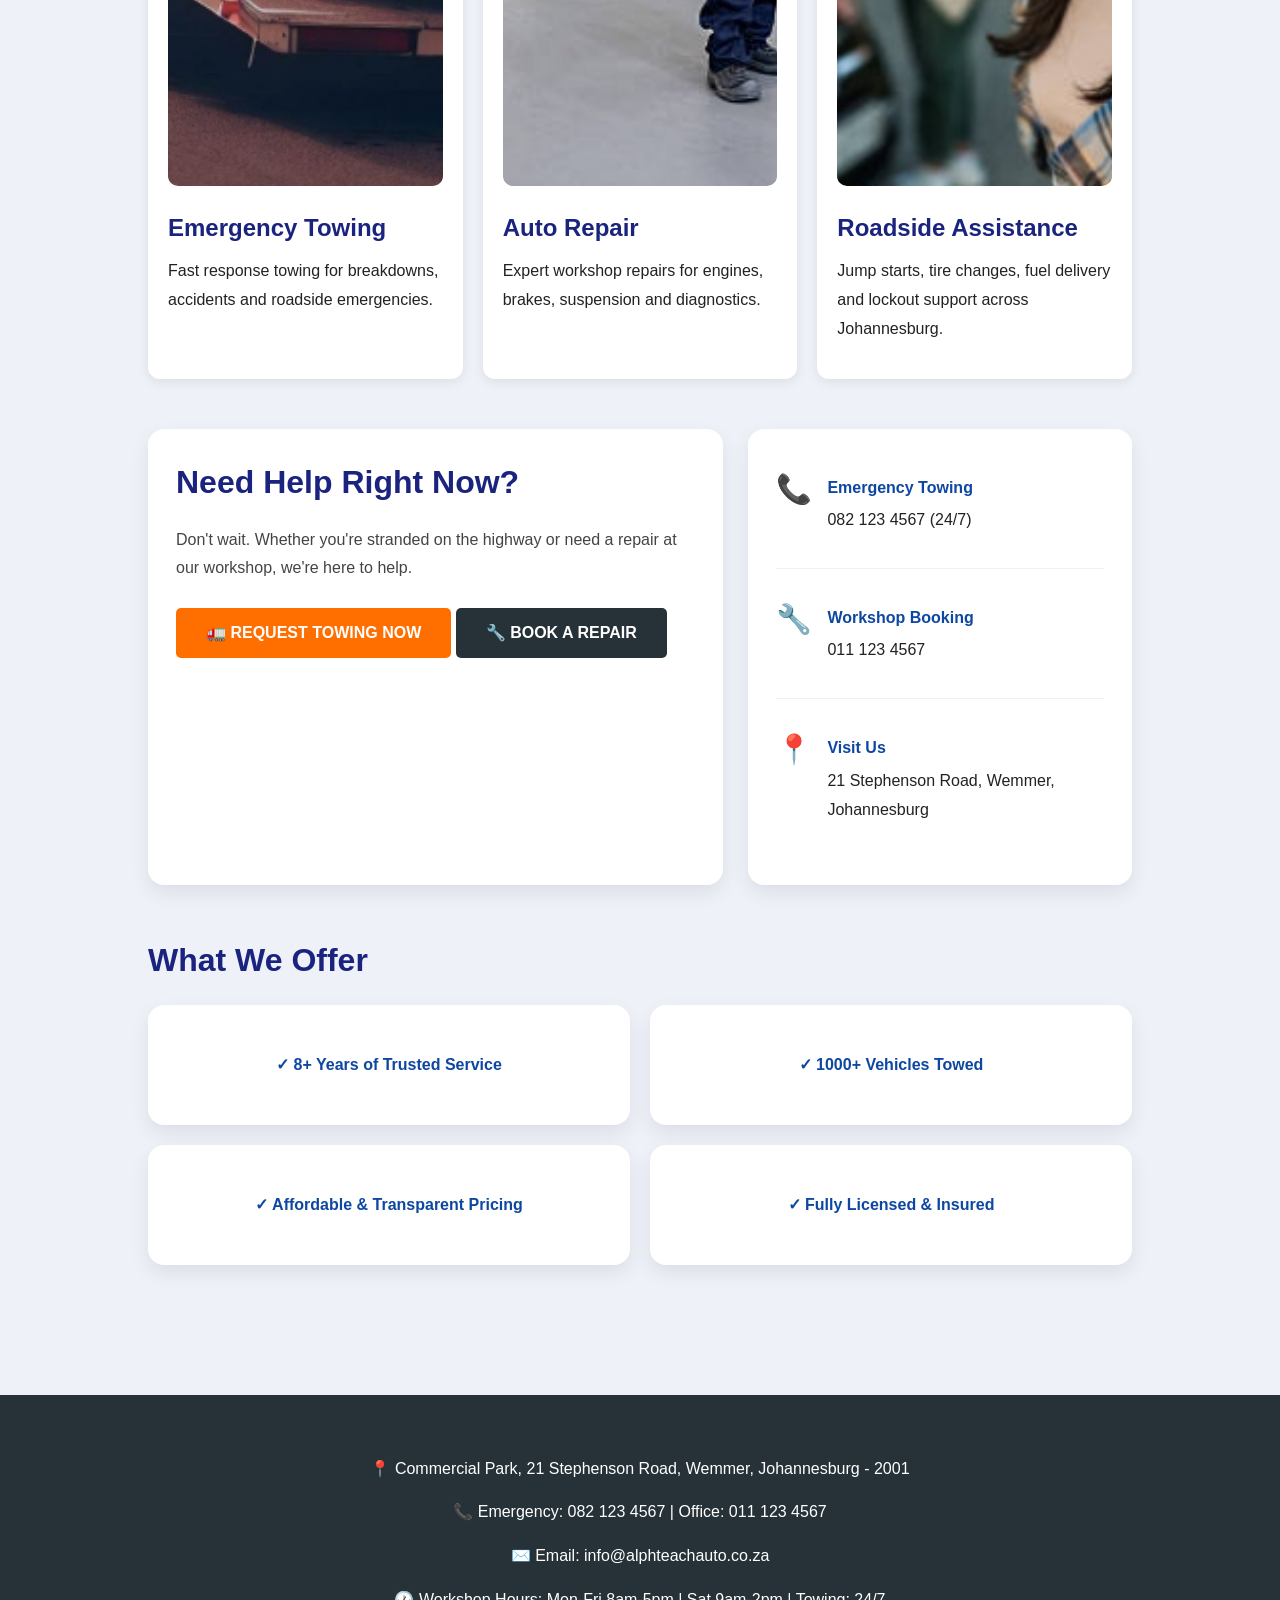
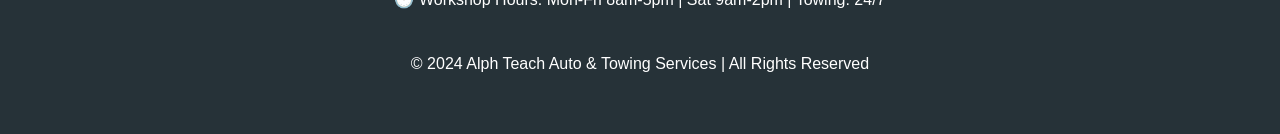
==== commit 11a1be3c: "updated index.html" ====
--- a/index.html
+++ b/index.html
@@ -3,8 +3,23 @@
 <head>
     <meta charset="UTF-8">
     <meta name="viewport" content="width=device-width, initial-scale=1.0">
-    <title>Alph Teach Auto & Towing Services</title>
+        <title>Alphtech Auto Towing Services - 24/7 Emergency Towing in Gauteng</title>
+        <meta name="description" content="Alphtech Auto Towing Services offers reliable 24/7 emergency towing, flatbed towing, and accident recovery in Gauteng. Fast response, competitive rates. Call now!">
+        <meta name="keywords" content="towing services, emergency towing, flatbed towing, accident recovery, vehicle transport, Gauteng towing, 24/7 towing">
+        <meta name="geo.region" content="ZA-GP">
+        <meta name="geo.placename" content="Wemmer, Johannesburg">
+        <meta name="geo.position" content="-26.2041;28.0473">
+        <meta name="ICBM" content="-26.2041, 28.0473">
+        <meta property="og:title" content="Alph Teach Auto & Towing Services">
+        <meta property="og:description" content="24/7 towing, roadside assistance, and auto repair in Johannesburg.">
+        <meta property="og:type" content="website">
+        <meta property="og:url" content="https://alphteachauto.co.za/">
+        <meta property="og:image" content="https://alphteachauto.co.za/images/Screenshot_16-5-2026_0814_www.istockphoto.com.jpeg">
+        <meta name="twitter:card" content="summary_large_image">
     <link rel="stylesheet" href="css/style.css">
+    <script src="https://code.jquery.com/jquery-3.7.1.min.js"></script>
+    <script src="https://cdnjs.cloudflare.com/ajax/libs/jquery-easing/1.4.1/jquery.easing.min.js"></script>
+    <script src="js/script.js" defer></script>
 </head>
 <body>
     <header>
@@ -43,17 +58,17 @@
 
         <section class="media-grid">
             <div class="media-card">
-                <img src="images/Screenshot_16-5-2026_211922_pixabay.com.jpeg" alt="Emergency towing service">
+                <img src="images/Screenshot_16-5-2026_211922_pixabay.com.jpeg" alt="Emergency towing response in Johannesburg" title="Emergency towing - Alphtech" width="1200" height="800" loading="lazy">
                 <h3>Emergency Towing</h3>
                 <p>Fast response towing for breakdowns, accidents and roadside emergencies.</p>
             </div>
             <div class="media-card">
-                <img src="images/Screenshot_15-5-2026_23542_www.istockphoto.com.jpeg" alt="Auto repair workshop">
+                <img src="images/Screenshot_15-5-2026_23542_www.istockphoto.com.jpeg" alt="Workshop technician performing repairs" title="Workshop repairs and diagnostics" width="1200" height="800" loading="lazy">
                 <h3>Auto Repair</h3>
                 <p>Expert workshop repairs for engines, brakes, suspension and diagnostics.</p>
             </div>
             <div class="media-card">
-                <img src="images/Screenshot_16-5-2026_0847_www.istockphoto.com.jpeg" alt="Roadside assistance tow truck">
+                <img src="images/Screenshot_16-5-2026_0847_www.istockphoto.com.jpeg" alt="Tow truck providing roadside assistance" title="Roadside assistance across Johannesburg" width="1200" height="800" loading="lazy">
                 <h3>Roadside Assistance</h3>
                 <p>Jump starts, tire changes, fuel delivery and lockout support across Johannesburg.</p>
             </div>
@@ -118,8 +133,14 @@
         <div class="footer-bottom">
             <p>&copy; 2024 Alph Teach Auto & Towing Services | All Rights Reserved</p>
         </div>
-  
     </footer>
+
+    <!-- Lightbox Overlay -->
+    <div class="lightbox-overlay" id="lightboxOverlay">
+        <div class="lightbox-container">
+            <button class="lightbox-close" data-lightbox-close>&times;</button>
+            <img class="lightbox-img" id="lightboxImg" src="" alt="Gallery image">
+        </div>
+    </div>
 </body>
-</html>
-
+</html>
--- a/css/style.css
+++ b/css/style.css
@@ -611,6 +611,23 @@
     outline: none;
 }
 
+input:focus, textarea:focus {
+    transform: scale(1.02);
+    transition: all 0.3s ease;
+    border-color: #007bff;
+    box-shadow: 0 0 10px rgba(0,123,255,0.3);
+}
+
+.btn-submit:hover {
+    animation: pulse 1s infinite;
+}
+
+@keyframes pulse {
+    0% { transform: scale(1); }
+    50% { transform: scale(1.05); }
+    100% { transform: scale(1); }
+}
+
 /* ===== 11. FOOTER ===== */
 footer {
     background-color: #263238;
@@ -693,4 +710,384 @@
         width: 95%;
         padding: 10px;
     }
+}#quote {
+    margin: 20px 0;
+    font-style: italic;
+    color: #555;
+    padding: auto;
+}
+
+/* ===== 13. ANIMATIONS & TRANSITIONS ===== */
+@keyframes fadeIn {
+    from {
+        opacity: 0;
+        transform: translateY(20px);
+    }
+    to {
+        opacity: 1;
+        transform: translateY(0);
+    }
+}
+
+@keyframes slideIn {
+    from {
+        transform: translateX(-30px);
+        opacity: 0;
+    }
+    to {
+        transform: translateX(0);
+        opacity: 1;
+    }
+}
+
+@keyframes pulse {
+    0%, 100% {
+        transform: scale(1);
+    }
+    50% {
+        transform: scale(1.05);
+    }
+}
+
+@keyframes bounce {
+    0%, 100% {
+        transform: translateY(0);
+    }
+    50% {
+        transform: translateY(-10px);
+    }
+}
+
+.fade-in {
+    animation: fadeIn 0.6s ease-out;
+}
+
+.slide-in {
+    animation: slideIn 0.5s ease-out;
+}
+
+.pulse {
+    animation: pulse 2s infinite;
+}
+
+.bounce {
+    animation: bounce 1s ease-in-out;
+}
+
+/* ===== 14. ACCORDION STYLES ===== */
+.accordion {
+    background: white;
+    border-radius: 12px;
+    overflow: hidden;
+    box-shadow: 0 4px 18px rgba(0,0,0,0.08);
+    margin: 25px 0;
+}
+
+.accordion-item {
+    border-bottom: 1px solid #eef1f7;
+}
+
+.accordion-item:last-child {
+    border-bottom: none;
+}
+
+.accordion-header {
+    background: #f8fbff;
+    padding: 18px 22px;
+    cursor: pointer;
+    font-weight: 600;
+    color: #0d47a1;
+    display: flex;
+    justify-content: space-between;
+    align-items: center;
+    transition: all 0.3s ease;
+    user-select: none;
+}
+
+.accordion-header:hover {
+    background: #ecf2ff;
+    padding-left: 25px;
+}
+
+.accordion-item.active .accordion-header {
+    background: #e3f2fd;
+}
+
+.accordion-icon {
+    display: inline-block;
+    width: 20px;
+    height: 20px;
+    transition: transform 0.3s ease;
+    font-size: 1.2rem;
+}
+
+.accordion-item.active .accordion-icon {
+    transform: rotate(180deg);
+}
+
+.accordion-content {
+    max-height: 0;
+    overflow: hidden;
+    padding: 0 22px;
+    background: white;
+    transition: max-height 0.3s ease, padding 0.3s ease;
+    color: #555;
+    line-height: 1.8;
+}
+
+.accordion-content.open {
+    max-height: 500px;
+    padding: 18px 22px;
+}
+
+/* ===== 15. TABS STYLES ===== */
+.tabs-container {
+    background: white;
+    border-radius: 12px;
+    box-shadow: 0 4px 18px rgba(0,0,0,0.08);
+    overflow: hidden;
+    margin: 30px 0;
+}
+
+.tabs-header {
+    display: flex;
+    border-bottom: 2px solid #eef1f7;
+    background: #f8fbff;
+    flex-wrap: wrap;
+}
+
+.tab-btn {
+    flex: 1;
+    min-width: 150px;
+    padding: 16px 20px;
+    background: transparent;
+    border: none;
+    cursor: pointer;
+    font-weight: 600;
+    color: #666;
+    transition: all 0.3s ease;
+    text-align: center;
+    font-size: 0.95rem;
+}
+
+.tab-btn:hover {
+    background: #e8f0ff;
+    color: #0d47a1;
+}
+
+.tab-btn.active {
+    background: white;
+    color: #0d47a1;
+    border-bottom: 3px solid #ff6f00;
+    margin-bottom: -2px;
+}
+
+.tab-content {
+    padding: 0;
+    max-height: 0;
+    overflow: hidden;
+    transition: max-height 0.3s ease, padding 0.3s ease;
+}
+
+.tab-content.active {
+    max-height: 800px;
+    padding: 30px;
+}
+
+/* ===== 16. MODAL STYLES ===== */
+.modal-overlay {
+    display: none;
+    position: fixed;
+    top: 0;
+    left: 0;
+    right: 0;
+    bottom: 0;
+    background: rgba(0, 0, 0, 0.6);
+    z-index: 1000;
+    align-items: center;
+    justify-content: center;
+    animation: fadeIn 0.3s ease;
+}
+
+.modal-overlay.active {
+    display: flex;
+}
+
+.modal-content {
+    background: white;
+    border-radius: 16px;
+    padding: 40px;
+    max-width: 600px;
+    width: 90%;
+    max-height: 90vh;
+    overflow-y: auto;
+    position: relative;
+    animation: slideIn 0.3s ease;
+    box-shadow: 0 10px 40px rgba(0,0,0,0.3);
+}
+
+.modal-close {
+    position: absolute;
+    top: 15px;
+    right: 20px;
+    background: none;
+    border: none;
+    font-size: 28px;
+    cursor: pointer;
+    color: #999;
+    transition: color 0.2s;
+}
+
+.modal-close:hover {
+    color: #000;
+}
+
+.modal-header {
+    margin-bottom: 20px;
+    border-bottom: 2px solid #eef1f7;
+    padding-bottom: 15px;
+}
+
+.modal-header h2 {
+    margin: 0;
+}
+
+.modal-body {
+    margin: 20px 0;
+}
+
+.modal-footer {
+    margin-top: 20px;
+    border-top: 1px solid #eef1f7;
+    padding-top: 15px;
+    text-align: right;
+}
+
+/* ===== 17. GALLERY & LIGHTBOX ===== */
+.gallery {
+    display: grid;
+    grid-template-columns: repeat(auto-fit, minmax(250px, 1fr));
+    gap: 20px;
+    margin: 40px 0;
+}
+
+.gallery-item {
+    position: relative;
+    overflow: hidden;
+    border-radius: 12px;
+    cursor: pointer;
+    box-shadow: 0 4px 18px rgba(0,0,0,0.1);
+    transition: all 0.3s ease;
+}
+
+.gallery-item:hover {
+    transform: scale(1.05);
+    box-shadow: 0 8px 24px rgba(0,0,0,0.15);
+}
+
+.gallery-img {
+    width: 100%;
+    height: 250px;
+    object-fit: cover;
+    display: block;
+    transition: transform 0.3s ease;
+}
+
+.gallery-item:hover .gallery-img {
+    transform: scale(1.1);
+}
+
+.gallery-overlay {
+    position: absolute;
+    top: 0;
+    left: 0;
+    right: 0;
+    bottom: 0;
+    background: rgba(0, 0, 0, 0.5);
+    display: flex;
+    align-items: center;
+    justify-content: center;
+    opacity: 0;
+    transition: opacity 0.3s ease;
+}
+
+.gallery-item:hover .gallery-overlay {
+    opacity: 1;
+}
+
+.gallery-overlay-text {
+    color: white;
+    font-weight: bold;
+    font-size: 1.1rem;
+}
+
+.lightbox-overlay {
+    display: none;
+    position: fixed;
+    top: 0;
+    left: 0;
+    right: 0;
+    bottom: 0;
+    background: rgba(0, 0, 0, 0.95);
+    z-index: 2000;
+    align-items: center;
+    justify-content: center;
+    animation: fadeIn 0.3s ease;
+}
+
+.lightbox-overlay.active {
+    display: flex;
+}
+
+.lightbox-container {
+    position: relative;
+    max-width: 90vw;
+    max-height: 90vh;
+}
+
+.lightbox-img {
+    max-width: 100%;
+    max-height: 85vh;
+    border-radius: 8px;
+    animation: slideIn 0.3s ease;
+}
+
+.lightbox-close {
+    position: absolute;
+    top: 20px;
+    right: 30px;
+    background: rgba(255, 255, 255, 0.2);
+    border: none;
+    color: white;
+    font-size: 36px;
+    cursor: pointer;
+    transition: background 0.2s;
+    width: 50px;
+    height: 50px;
+    border-radius: 50%;
+    display: flex;
+    align-items: center;
+    justify-content: center;
+}
+
+.lightbox-close:hover {
+    background: rgba(255, 255, 255, 0.4);
+}
+
+/* ===== 18. MAP SECTION ===== */
+.map-section {
+    background: white;
+    border-radius: 12px;
+    padding: 30px;
+    box-shadow: 0 4px 18px rgba(0,0,0,0.08);
+    margin: 40px 0;
+}
+
+.map-section h2 {
+    margin-bottom: 20px;
+}
+
+#map {
+    border-radius: 8px;
+    box-shadow: 0 4px 12px rgba(0,0,0,0.1);
 }
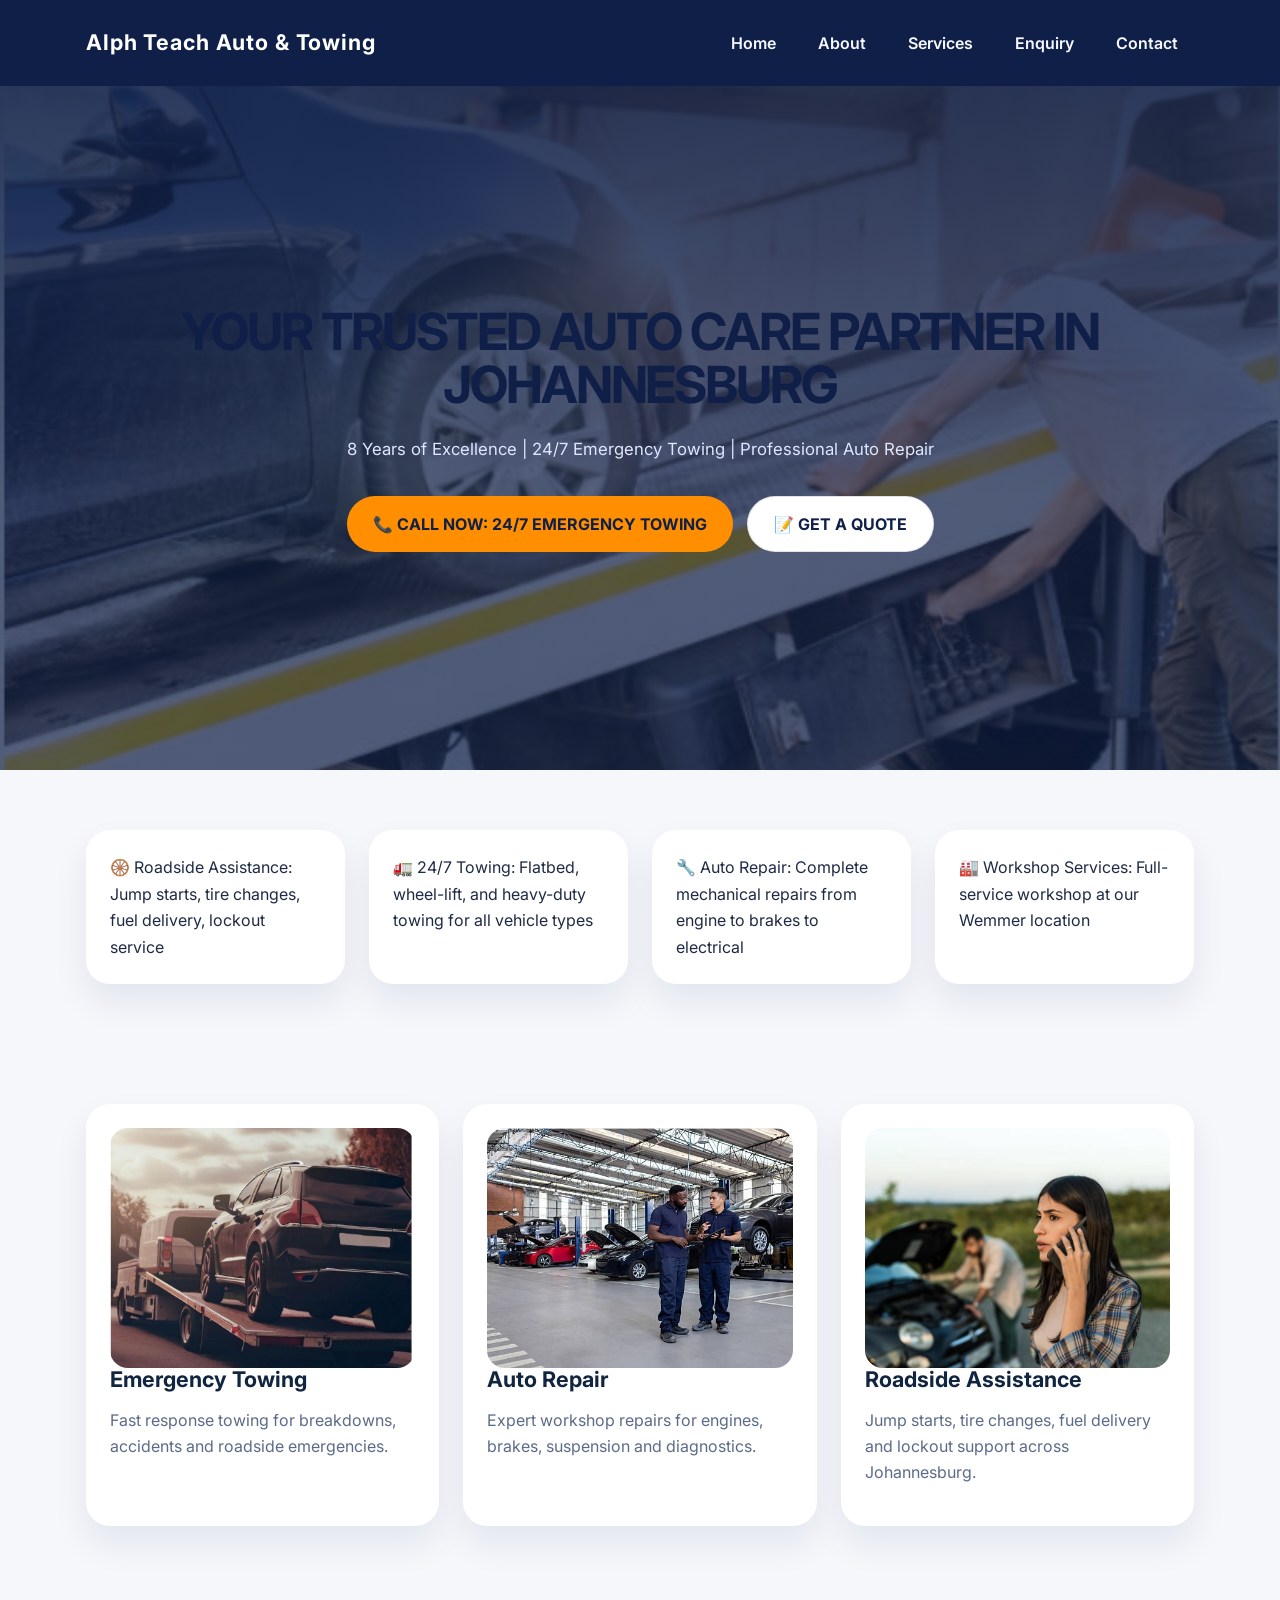
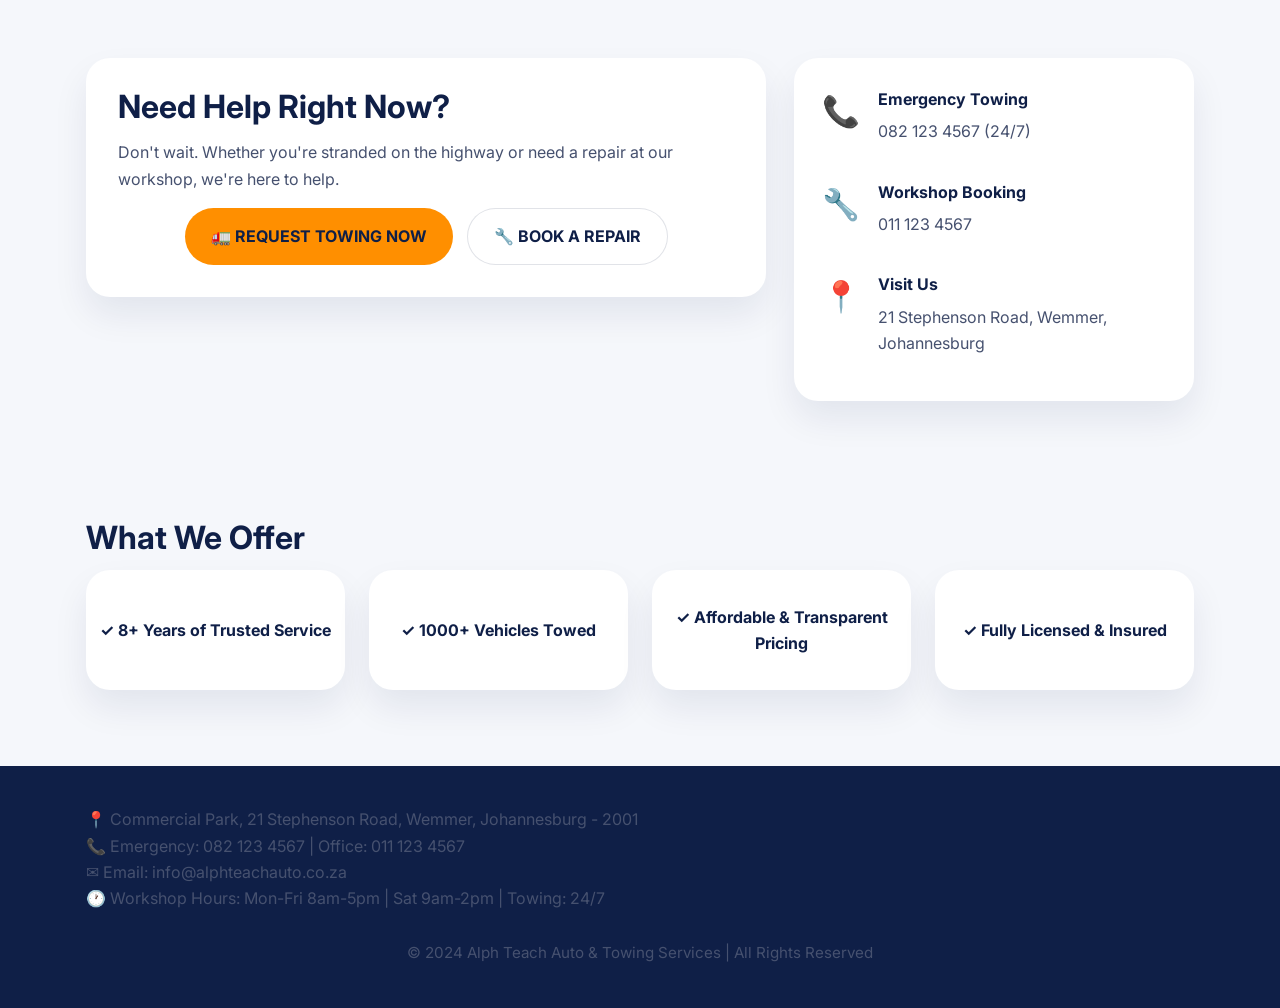
==== commit f91b4d7f: "updated enquiry.html and index.html added google maps link" ====
--- a/index.html
+++ b/index.html
@@ -17,6 +17,9 @@
         <meta property="og:image" content="https://alphteachauto.co.za/images/Screenshot_16-5-2026_0814_www.istockphoto.com.jpeg">
         <meta name="twitter:card" content="summary_large_image">
     <link rel="stylesheet" href="css/style.css">
+    <link rel="preconnect" href="https://fonts.googleapis.com">
+    <link rel="preconnect" href="https://fonts.gstatic.com" crossorigin>
+    <link href="https://fonts.googleapis.com/css2?family=Inter:wght@400;500;600;700;800&display=swap" rel="stylesheet">
     <script src="https://code.jquery.com/jquery-3.7.1.min.js"></script>
     <script src="https://cdnjs.cloudflare.com/ajax/libs/jquery-easing/1.4.1/jquery.easing.min.js"></script>
     <script src="js/script.js" defer></script>
@@ -46,7 +49,7 @@
                 <a href="enquiry.html" class="btn btn-secondary">📝 GET A QUOTE</a>
             </div>
         </div>
-    </section>
+   </section>
 
     <main class="container">
         <section class="feature-grid">
--- a/css/style.css
+++ b/css/style.css
@@ -1,588 +1,482 @@
-/* Default styles (mobile first) */
+﻿/* ===== 1. RESET & BASE ===== */
+*, *::before, *::after {
+    box-sizing: border-box;
+}
+
+html {
+    scroll-behavior: smooth;
+}
+
 body {
-  font-size: 14px;
-}
-
-/* Tablet */
-@media (min-width: 768px) {
-  body {
+    margin: 0;
+    font-family: 'Inter', system-ui, -apple-system, BlinkMacSystemFont, 'Segoe UI', sans-serif;
     font-size: 16px;
-  }
-}
-
-/* Desktop */
-@media (min-width: 1024px) {
-  body {
-    font-size: 18px;
-  }
-}
-
-/* ===== 1. CSS RESET ===== */
-* {
+    line-height: 1.65;
+    color: #1f2a44;
+    background: #f5f7fb;
+    min-height: 100%;
+}
+
+img, video {
+    max-width: 100%;
+    display: block;
+}
+
+a {
+    color: #0f1f47;
+    text-decoration: none;
+}
+
+a:hover {
+    color: #ff8f00;
+}
+
+button,
+input,
+select,
+textarea {
+    font: inherit;
+}
+
+button {
+    cursor: pointer;
+}
+
+/* ===== 2. LAYOUT ===== */
+.container {
+    width: min(1140px, calc(100% - 32px));
+    margin: 0 auto;
+    padding: 0 16px;
+}
+
+section {
+    padding: 60px 0;
+}
+
+main {
+    background: #f5f7fb;
+}
+
+/* ===== 3. TYPOGRAPHY ===== */
+h1,
+h2,
+h3 {
+    margin: 0;
+    line-height: 1.05;
+}
+
+h1 {
+    font-size: clamp(2.4rem, 4vw, 4.2rem);
+    letter-spacing: -0.04em;
+    color: #0f1f47;
+}
+
+h2 {
+    font-size: clamp(1.9rem, 2.5vw, 2.6rem);
+    color: #0f1f47;
+}
+
+h3 {
+    font-size: 1.35rem;
+    color: #10253f;
+}
+
+p {
+    margin: 0 0 1em;
+    color: #46516f;
+}
+
+strong {
+    color: #0f1f47;
+}
+
+/* ===== 4. HEADER ===== */
+header {
+    background: #0f1f47;
+    color: #ffffff;
+    padding: 20px 0;
+    position: relative;
+    z-index: 10;
+}
+
+.header-inner {
+    display: flex;
+    align-items: center;
+    justify-content: space-between;
+    gap: 18px;
+}
+
+.brand a {
+    color: #ffffff;
+    font-size: 1.35rem;
+    font-weight: 700;
+    letter-spacing: 0.04em;
+}
+
+nav ul {
+    display: flex;
+    flex-wrap: wrap;
+    align-items: center;
+    gap: 10px;
+    list-style: none;
     margin: 0;
     padding: 0;
-    box-sizing: border-box;
-}
-
-/* ===== 2. BASE STYLES ===== */
-body {
-    font-family: Arial, Helvetica, sans-serif;
-    font-size: 16px;
-    line-height: 1.6;
-    color: #222;
-    background-color: #eef1f7;
-}
-
-a {
-    color: #1a237e;
-    text-decoration: none;
-}
-
-a:hover {
-    color: #ff6f00;
-    text-decoration: underline;
-}
-
-/* ===== 3. TYPOGRAPHY ===== */
-h1 {
-    font-size: 2.5rem;
-    font-weight: bold;
-    color: #1a237e;
-    margin-bottom: 20px;
-}
-
-h2 {
-    font-size: 2rem;
-    color: #1a237e;
-    margin-bottom: 15px;
-}
-
-h3 {
-    font-size: 1.5rem;
-    color: #1a237e;
-    margin-bottom: 10px;
-}
-
-p {
-    margin-bottom: 15px;
-    line-height: 1.8;
-}
-
-/* ===== 4. CONTAINER ===== */
-.container {
-    width: 80%;
-    max-width: 1200px;
-    margin: 0 auto;
-    padding: 20px;
-}
-
-/* ===== 5. HEADER & NAVIGATION ===== */
-header {
-    background-color: #0d47a1;
-    color: white;
-    padding: 20px 0;
-}
-
-header h1,
-header p,
-header .brand a,
+}
+
 nav a {
-    color: white;
-}
-
-header .brand a {
-    font-size: 1.4rem;
-    font-weight: bold;
-    text-decoration: none;
-}
-
-nav ul {
-    list-style: none;
-    display: flex;
+    display: inline-flex;
+    align-items: center;
     justify-content: center;
-    gap: 30px;
-    margin-top: 15px;
-}
-
-nav a {
-    color: white;
-    text-decoration: none;
-    font-weight: bold;
-    padding: 10px 15px;
-}
-
-nav a:hover {
-    background-color: #ff6f00;
-    border-radius: 5px;
-}
-
-header .brand a:hover {
-    color: #fff9e6;
-}
-
-/* ===== 6. HERO SECTION ===== */
+    padding: 10px 16px;
+    border-radius: 999px;
+    color: #f6f9ff;
+    font-weight: 600;
+    transition: background-color 0.25s ease, color 0.25s ease;
+}
+
+nav a:hover,
+nav a.active {
+    background: #ff8f00;
+    color: #0f1f47;
+}
+
+/* ===== 5. HERO ===== */
 .hero {
-    background-color: #263238;
-    background-image: linear-gradient(rgba(10, 25, 55, 0.65), rgba(10, 25, 55, 0.65)), url("../images/Screenshot_16-5-2026_0814_www.istockphoto.com.jpeg");
+    display: grid;
+    place-items: center;
+    min-height: 76vh;
+    padding: 80px 0;
+    color: #fff;
+    text-align: center;
+    background-image: linear-gradient(180deg, rgba(15,31,71,0.88) 0%, rgba(15,31,71,0.70) 60%), url('../images/Screenshot_16-5-2026_0814_www.istockphoto.com.jpeg');
     background-size: cover;
     background-position: center;
-    background-repeat: no-repeat;
-    color: white;
-    text-align: center;
-    padding: 80px 20px;
-}
-
-.hero h1 {
-    color: white;
-    font-size: 3rem;
 }
 
 .hero p {
-    font-size: 1.2rem;
-    max-width: 600px;
-    margin: 20px auto;
-}
-             
-/* ===== 7. BUTTONS ===== */
+    max-width: 720px;
+    margin: 24px auto 32px;
+    font-size: 1.05rem;
+    color: #dfe6ff;
+}
+
+.hero-buttons {
+    display: flex;
+    flex-wrap: wrap;
+    justify-content: center;
+    gap: 14px;
+}
+
+/* ===== 6. BUTTONS ===== */
+.btn,
+button,
+input[type='submit'] {
+    display: inline-flex;
+    align-items: center;
+    justify-content: center;
+    gap: 10px;
+    border: none;
+    border-radius: 999px;
+    padding: 14px 26px;
+    font-weight: 700;
+    transition: transform 0.2s ease, box-shadow 0.2s ease, background-color 0.2s ease;
+}
+
 .btn {
-    display: inline-block;
-    padding: 12px 30px;
-    background-color: #ff6f00;
-    color: white;
+    background: #ff8f00;
+    color: #0f1f47;
     text-decoration: none;
-    border-radius: 5px;
-    font-weight: bold;
-    border: none;
-    cursor: pointer;
-}
-
-.btn:hover {
-    background-color: #e65100;
-    transform: scale(1.05);
-}
-
-/* ===== 8. SERVICES SECTION ===== */
-.services {
-    display: grid;
-    grid-template-columns: repeat(3, 1fr);
-    gap: 30px;
-    margin: 50px 0;
-}
-
-.service-card {
-    background: white;
-    padding: 30px;
-    border-radius: 10px;
-    box-shadow: 0 2px 10px rgba(0,0,0,0.1);
-    text-align: center;
-}
-
-.service-card:hover {
-    transform: translateY(-5px);
-    box-shadow: 0 5px 20px rgba(0,0,0,0.2);
+}
+
+.btn-secondary {
+    background: #ffffff;
+    color: #0f1f47;
+    border: 1px solid rgba(15,31,71,0.12);
+}
+
+.btn:hover,
+button:hover,
+input[type='submit']:hover {
+    transform: translateY(-2px);
+    box-shadow: 0 16px 28px rgba(255,143,0,0.2);
+}
+
+.btn-secondary:hover {
+    background: #f7f8fd;
+}
+
+/* ===== 7. SECTION TITLES ===== */
+.section-title,
+.page-header h1,
+.page-header h2,
+.page-header h3 {
+    color: #0f1f47;
 }
 
 .page-header {
     text-align: center;
-    margin: 50px 0 30px;
-}
-
-.page-header h1 {
-    color: #0d47a1;
-    font-size: 2.8rem;
-    margin-bottom: 15px;
+    padding-top: 48px;
 }
 
 .page-header p {
-    color: #444;
-    max-width: 760px;
-    margin: 0 auto;
-    line-height: 1.7;
-}
-
-.service-category {
-    background: white;
-    border-radius: 18px;
-    padding: 32px;
-    box-shadow: 0 14px 35px rgba(0,0,0,0.08);
-    margin: 40px 0;
-}
-
-.service-category h2 {
-    color: #0d47a1;
-    margin-bottom: 15px;
-}
-
-.service-category p {
-    color: #444;
-    margin-bottom: 25px;
-}
-
-.service-table {
-    width: 100%;
-    border-radius: 16px;
-    overflow: hidden;
-    border: 1px solid #e8efff;
-    margin-bottom: 25px;
-}
-
-.service-row {
-    display: grid;
-    grid-template-columns: 1.5fr 3fr 1fr;
-    gap: 18px;
-    align-items: center;
-    padding: 20px 22px;
-    border-bottom: 1px solid #eef1f7;
-}
-
-.service-row:last-child {
-    border-bottom: none;
-}
-
-.service-name {
-    font-weight: 700;
-    color: #0d47a1;
-}
-
-.service-desc {
-    color: #555;
-    line-height: 1.8;
-}
-
-.service-price {
-    text-align: right;
-    font-weight: 700;
-    color: #263238;
-}
-
-.service-grid {
-    display: grid;
-    grid-template-columns: repeat(2, minmax(260px, 1fr));
+    max-width: 780px;
+    margin: 16px auto 0;
+    color: #5b6b88;
+}
+
+/* ===== 8. GRID SECTIONS ===== */
+.feature-grid,
+.highlights-grid,
+.media-grid,
+.service-grid,
+.team-grid,
+.values-grid,
+.gallery-grid,
+.contact-info-grid {
+    display: grid;
     gap: 24px;
-    margin-bottom: 25px;
-}
-
-.service-item {
-    background: #f8fbff;
-    border-radius: 16px;
-    padding: 24px;
-    box-shadow: 0 10px 22px rgba(0,0,0,0.06);
-}
-
-.service-item h3 {
-    margin-bottom: 14px;
-    color: #0d47a1;
-}
-
-.service-item ul {
-    list-style: none;
-    padding: 0;
-    margin: 0;
-    display: grid;
-    gap: 10px;
-}
-
-.service-item li {
-    background: white;
-    padding: 12px 14px;
-    border-radius: 12px;
-    border: 1px solid #e7f0ff;
-    color: #333;
-}
-
-.service-contact {
-    margin-top: 18px;
-    font-weight: 700;
-    color: #0d47a1;
-}
-
-.note {
+}
+
+.feature-grid,
+.highlights-grid,
+.contact-info-grid {
+    grid-template-columns: repeat(auto-fit, minmax(240px, 1fr));
+}
+
+.media-grid,
+.service-grid,
+.team-grid,
+.values-grid,
+.gallery-grid {
+    grid-template-columns: repeat(auto-fit, minmax(260px, 1fr));
+}
+
+.service-blocks-grid {
+    display: grid;
+    grid-template-columns: 1.7fr 1fr;
+    gap: 28px;
+    align-items: start;
     margin-top: 12px;
-    color: #555;
-}
-
-.why-us {
-    margin: 45px 0;
-}
-
-.why-us ul {
-    list-style: none;
-    padding: 0;
-    margin: 0;
-    display: grid;
-    gap: 14px;
-}
-
-.why-us li {
-    background: white;
-    padding: 16px 18px;
-    border-radius: 14px;
-    border: 1px solid #e8efff;
-    box-shadow: 0 8px 20px rgba(0,0,0,0.05);
-    color: #333;
-}
-
-/* ===== 9. ABOUT SECTION ===== */
-.about {
-    display: flex;
-    gap: 40px;
-    align-items: center;
-    margin: 50px 0;
-}
-
-.about-text {
-    flex: 1;
-}
-
-.about-image {
-    flex: 1;
-}
-
-.about-image img {
-    width: 100%;
-    border-radius: 10px;
-}
-
-.mission-vision,
-.workshop,
-.certifications {
-    display: grid;
-    gap: 30px;
-    margin: 50px 0;
-}
-
-.mission-vision {
-    grid-template-columns: repeat(2, minmax(250px, 1fr));
-}
-
+}
+
+.video-section {
+    padding-top: 48px;
+    padding-bottom: 28px;
+}
+
+/* ===== 9. CARDS ===== */
+.card,
+.media-card,
+.feature-card,
+.service-card,
+.service-hero-block,
+.service-info-block,
+.highlight-card,
 .mission,
 .vision,
+.value,
 .team-member,
+.accordion-item,
+.contact-card,
+.gallery-item,
+.tab-pane,
+.contact-form {
+    background: #ffffff;
+    border-radius: 24px;
+    box-shadow: 0 18px 35px rgba(15,31,71,0.08);
+}
+
+.media-card,
 .feature-card,
+.service-card,
+.team-member,
+.value,
+.contact-card,
+.accordion-item,
+.gallery-item,
+.service-hero-block,
+.service-info-block {
+    padding: 24px;
+}
+
+.media-card h3,
+.service-card h3,
+.team-member h3,
+.value,
+.highlight-card,
+.feature-card h3,
+.contact-card h3,
+.section-title,
+.service-hero-block h2,
+.mission h2,
+.vision h2,
+.faq-section h2,
+.certifications h2 {
+    margin-bottom: 16px;
+}
+
+.media-card p,
+.service-content p,
+.contact-card p,
+.feature-card p,
+.mission p,
+.vision p,
+.certifications li,
 .value {
-    background: white;
-    border-radius: 12px;
-    padding: 25px;
-    box-shadow: 0 4px 18px rgba(0,0,0,0.08);
-}
-
-.mission ul,
-.workshop ul,
-.certifications ul {
-    list-style: none;
-    padding-left: 0;
-    margin-top: 20px;
-    display: grid;
-    gap: 10px;
-}
-
-.mission ul li,
-.workshop ul li,
-.certifications ul li {
-    padding: 12px 15px;
-    background: #f7f9ff;
-    border-radius: 8px;
-    border: 1px solid rgba(26, 35, 126, 0.08);
-}
-
-.values-grid {
-    display: grid;
-    grid-template-columns: repeat(2, minmax(220px, 1fr));
-    gap: 20px;
-    margin-top: 20px;
-}
-
-.value {
-    min-height: 120px;
-    display: flex;
-    align-items: center;
-    justify-content: center;
-    text-align: center;
-    font-weight: bold;
-}
-
-.team-grid {
-    display: grid;
-    grid-template-columns: repeat(2, minmax(240px, 1fr));
-    gap: 20px;
-    margin-top: 20px;
-}
-
-.team-member h3 {
-    margin-bottom: 8px;
-}
-
-.feature-grid {
-    display: grid;
-    grid-template-columns: repeat(2, minmax(220px, 1fr));
-    gap: 20px;
-    margin-top: 25px;
-}
-
-.feature-card {
-    background: #ffffff;
-    border-radius: 12px;
-    padding: 20px;
-    box-shadow: 0 4px 18px rgba(0,0,0,0.08);
-    transition: transform 0.25s ease, box-shadow 0.25s ease;
-}
-
-.feature-card:hover {
+    color: #5b6b88;
+}
+
+.media-card:hover,
+.feature-card:hover,
+.service-card:hover,
+.team-member:hover,
+.highlight-card:hover,
+.value:hover,
+.contact-card:hover,
+.accordion-item:hover {
     transform: translateY(-4px);
-    box-shadow: 0 8px 24px rgba(0,0,0,0.12);
-}
-
-.service-blocks {
-    margin: 50px 0;
-}
-
-.service-blocks-grid {
-    display: grid;
-    grid-template-columns: 1.5fr 1fr;
-    gap: 25px;
-}
-
-.service-hero-block,
-.service-info-block,
-.highlight-card {
-    background: white;
-    border-radius: 16px;
+}
+
+/* ===== 10. FEATURE BLOCKS ===== */
+.service-hero-block {
+    padding: 32px;
+}
+
+.service-info-block {
+    display: grid;
+    gap: 18px;
     padding: 28px;
-    box-shadow: 0 8px 20px rgba(0,0,0,0.08);
-}
-
-.service-hero-block h2,
-.highlights-section h2 {
-    margin-bottom: 18px;
-}
-
-.service-hero-block p {
-    margin-bottom: 25px;
-    color: #444;
-}
-
-.service-info-block {
-    display: grid;
-    gap: 18px;
 }
 
 .contact-block-item {
     display: flex;
-    gap: 15px;
+    gap: 18px;
     align-items: flex-start;
-    padding: 18px 0;
-    border-bottom: 1px solid #eef1f7;
-}
-
-.contact-block-item:last-child {
-    border-bottom: none;
 }
 
 .contact-block-item span {
-    font-size: 1.8rem;
-    line-height: 1;
+    font-size: 1.9rem;
 }
 
 .contact-block-item strong {
     display: block;
     margin-bottom: 6px;
-    color: #0d47a1;
-}
-
-.highlights-section {
-    margin: 40px 0 60px;
-}
-
-.highlights-grid {
-    display: grid;
-    grid-template-columns: repeat(2, minmax(220px, 1fr));
-    gap: 20px;
-}
-
-.highlight-card {
+    color: #0f1f47;
+}
+
+.highlight-card,
+.value {
     min-height: 120px;
-    display: flex;
-    align-items: center;
-    justify-content: center;
+    display: grid;
+    place-items: center;
     text-align: center;
-    font-weight: bold;
-    color: #0d47a1;
-}
-
-.btn-secondary {
-    background-color: #263238;
-    color: white;
-}
-
-.btn-secondary:hover {
-    background-color: #1a237e;
-}
-
-/* ===== 10. MEDIA SECTION ===== */
-.media-grid {
-    display: grid;
-    grid-template-columns: repeat(3, 1fr);
-    gap: 20px;
-    margin: 50px 0;
-}
-
-.media-card {
-    background: white;
-    border-radius: 12px;
-    padding: 20px;
-    box-shadow: 0 3px 12px rgba(0,0,0,0.08);
+    font-weight: 700;
+    color: #0f1f47;
+}
+
+/* ===== 11. SERVICE SEARCH ===== */
+.service-search {
+    background: #f7f9ff;
+    padding: 32px;
+    border-radius: 24px;
+}
+
+.service-search-controls {
+    display: grid;
+    grid-template-columns: 1fr 220px;
+    gap: 18px;
+    margin-top: 22px;
+}
+
+.service-search-input,
+.service-sort-select,
+input,
+select,
+textarea {
+    width: 100%;
+    border-radius: 14px;
+    border: 1px solid #d7dfe9;
+    padding: 14px 16px;
+    color: #1f2a44;
+    background: #ffffff;
+}
+
+.service-search-input:focus,
+.service-sort-select:focus,
+input:focus,
+select:focus,
+textarea:focus {
+    outline: none;
+    border-color: #0f1f47;
+    box-shadow: 0 0 0 4px rgba(15,31,71,0.08);
+}
+
+.service-price {
+    font-size: 1.2rem;
+    font-weight: 700;
+    color: #0f1f47;
+    margin-top: 14px;
+}
+
+.service-card img,
+.media-card img,
+.media-figure img {
+    width: 100%;
+    height: 240px;
+    object-fit: cover;
+    display: block;
+    border-radius: 18px;
+}
+
+.service-card {
     overflow: hidden;
 }
 
-.media-card img {
+.service-card .service-content {
+    padding: 22px 24px 26px;
+}
+
+.service-card button {
     width: 100%;
-    border-radius: 10px;
-    object-fit: cover;
-    margin-bottom: 15px;
-}
-
-.media-card h3 {
-    margin-bottom: 10px;
-}
-
-.video-section {
-    background: white;
-    padding: 30px;
-    border-radius: 12px;
-    box-shadow: 0 3px 12px rgba(0,0,0,0.08);
-    margin: 50px 0;
-}
-
-.video-wrapper {
-    position: relative;
-    padding-bottom: 56.25%;
-    height: 0;
-    overflow: hidden;
-    border-radius: 12px;
-    margin: 20px 0;
-}
-
-.responsive-video {
-    position: absolute;
-    top: 0;
-    left: 0;
-    width: 100%;
-    height: 100%;
-}
-
-.video-note {
-    color: #555;
-    font-size: 0.95rem;
-}
-
-/* ===== 11. CONTACT FORM ===== */
-.contact-form {
-    max-width: 600px;
-    margin: 50px auto;
-    background: white;
-    padding: 30px;
-    border-radius: 10px;
-    box-shadow: 0 2px 10px rgba(0,0,0,0.1);
+    margin-top: 18px;
+}
+
+.service-table {
+    display: grid;
+    gap: 18px;
+    grid-template-columns: repeat(auto-fit, minmax(250px, 1fr));
+}
+
+.service-row {
+    background: #ffffff;
+    border-radius: 24px;
+    box-shadow: 0 18px 35px rgba(15,31,71,0.08);
+    padding: 22px 20px;
+    display: grid;
+    gap: 12px;
+}
+
+.service-row .service-name {
+    font-weight: 700;
+    color: #0f1f47;
+    font-size: 1.05rem;
+}
+
+.service-row .service-desc {
+    color: #5b6b88;
+    line-height: 1.6;
+}
+
+.service-row .service-price {
+    font-size: 1.1rem;
+    font-weight: 700;
+    color: #0f1f47;
+}
+
+/* ===== 12. FORMS ===== */
+form {
+    padding: 32px;
+    margin-top: 32px;
 }
 
 .form-group {
@@ -591,503 +485,293 @@
 
 .form-group label {
     display: block;
-    font-weight: bold;
-    margin-bottom: 5px;
-    color: #1a237e;
-}
-
-.form-group input,
-.form-group textarea {
+    margin-bottom: 10px;
+    font-weight: 700;
+    color: #0f1f47;
+}
+
+input[type='text'],
+input[type='email'],
+input[type='tel'],
+input[type='search'],
+select,
+textarea {
     width: 100%;
-    padding: 10px;
-    border: 1px solid #ddd;
-    border-radius: 5px;
-    font-size: 16px;
-}
-
-.form-group input:focus,
-.form-group textarea:focus {
-    border-color: #1a237e;
-    outline: none;
-}
-
-input:focus, textarea:focus {
-    transform: scale(1.02);
-    transition: all 0.3s ease;
-    border-color: #007bff;
-    box-shadow: 0 0 10px rgba(0,123,255,0.3);
-}
-
-.btn-submit:hover {
-    animation: pulse 1s infinite;
-}
-
-@keyframes pulse {
-    0% { transform: scale(1); }
-    50% { transform: scale(1.05); }
-    100% { transform: scale(1); }
-}
-
-/* ===== 11. FOOTER ===== */
-footer {
-    background-color: #263238;
-    color: white;
-    text-align: center;
-    padding: 40px 20px;
-    margin-top: 50px;
-}
-
-footer a {
-    color: #ff6f00;
-    text-decoration: none;
-}
-
-footer a:hover {
-    text-decoration: underline;
-}
-
-/* ===== 12. RESPONSIVE DESIGN ===== */
-
-/* Tablet */
-@media screen and (max-width: 768px) {
-    .container {
-        width: 90%;
-    }
-    
-    .services {
-        grid-template-columns: repeat(2, 1fr);
-    }
-    
-    .about {
-        flex-direction: column;
-    }
-    
-    h1 {
-        font-size: 2rem;
-    }
-    
-    nav ul {
-        flex-direction: column;
-        align-items: center;
-        gap: 10px;
-    }
-
-    .service-blocks-grid,
-    .highlights-grid {
-        grid-template-columns: 1fr;
-    }
-
-    .service-row,
-    .service-grid {
-        grid-template-columns: 1fr;
-    }
-
-    .service-price {
-        text-align: left;
-    }
-}
-
-/* Mobile */
-@media screen and (max-width: 480px) {
-    .services {
-        grid-template-columns: 1fr;
-    }
-    
-    .hero {
-        padding: 40px 20px;
-    }
-    
-    .hero h1 {
-        font-size: 2rem;
-    }
-    
-    .hero-buttons,
-    .service-blocks-grid {
-        gap: 15px;
-    }
-    
-    .container {
-        width: 95%;
-        padding: 10px;
-    }
-}#quote {
-    margin: 20px 0;
-    font-style: italic;
-    color: #555;
-    padding: auto;
-}
-
-/* ===== 13. ANIMATIONS & TRANSITIONS ===== */
-@keyframes fadeIn {
-    from {
-        opacity: 0;
-        transform: translateY(20px);
-    }
-    to {
-        opacity: 1;
-        transform: translateY(0);
-    }
-}
-
-@keyframes slideIn {
-    from {
-        transform: translateX(-30px);
-        opacity: 0;
-    }
-    to {
-        transform: translateX(0);
-        opacity: 1;
-    }
-}
-
-@keyframes pulse {
-    0%, 100% {
-        transform: scale(1);
-    }
-    50% {
-        transform: scale(1.05);
-    }
-}
-
-@keyframes bounce {
-    0%, 100% {
-        transform: translateY(0);
-    }
-    50% {
-        transform: translateY(-10px);
-    }
-}
-
-.fade-in {
-    animation: fadeIn 0.6s ease-out;
-}
-
-.slide-in {
-    animation: slideIn 0.5s ease-out;
-}
-
-.pulse {
-    animation: pulse 2s infinite;
-}
-
-.bounce {
-    animation: bounce 1s ease-in-out;
-}
-
-/* ===== 14. ACCORDION STYLES ===== */
-.accordion {
-    background: white;
-    border-radius: 12px;
-    overflow: hidden;
-    box-shadow: 0 4px 18px rgba(0,0,0,0.08);
-    margin: 25px 0;
-}
-
+    border: 1px solid #d7dfe9;
+    border-radius: 14px;
+    padding: 14px 16px;
+    color: #1f2a44;
+    background: #ffffff;
+}
+
+textarea {
+    min-height: 140px;
+    resize: vertical;
+}
+
+.checkbox-group,
+.radio-group {
+    display: flex;
+    flex-direction: column;
+    gap: 12px;
+}
+
+.form-feedback,
+.enquiry-result,
+.service-search-error {
+    margin-top: 12px;
+    padding: 14px 16px;
+    border-radius: 16px;
+    background: #eef4ff;
+    color: #0f1f47;
+    border: 1px solid #dbe7ff;
+}
+
+/* ===== 13. ACCORDION ===== */
 .accordion-item {
-    border-bottom: 1px solid #eef1f7;
-}
-
-.accordion-item:last-child {
-    border-bottom: none;
+    border: 1px solid #d7dfe9;
 }
 
 .accordion-header {
-    background: #f8fbff;
-    padding: 18px 22px;
-    cursor: pointer;
-    font-weight: 600;
-    color: #0d47a1;
     display: flex;
     justify-content: space-between;
     align-items: center;
-    transition: all 0.3s ease;
-    user-select: none;
-}
-
-.accordion-header:hover {
-    background: #ecf2ff;
-    padding-left: 25px;
-}
-
-.accordion-item.active .accordion-header {
-    background: #e3f2fd;
+    padding: 20px 24px;
+    background: #f3f6ff;
+    cursor: pointer;
+    font-weight: 700;
+    color: #0f1f47;
+}
+
+.accordion-content {
+    display: none;
+    padding: 0 24px 22px;
+    color: #5b6b88;
+}
+
+.accordion-item.active .accordion-content,
+.accordion-item .accordion-content.open {
+    display: block;
 }
 
 .accordion-icon {
-    display: inline-block;
-    width: 20px;
-    height: 20px;
+    font-size: 1.3rem;
+    color: #ff8f00;
+}
+
+/* ===== 14. TABS & GALLERY ===== */
+.tab-wrap {
+    display: flex;
+    flex-wrap: wrap;
+    gap: 10px;
+    margin-bottom: 18px;
+}
+
+.tab-btn {
+    background: #ffffff;
+    border: 1px solid #d7dfe9;
+    border-radius: 999px;
+    padding: 12px 18px;
+    color: #0f1f47;
+    font-weight: 700;
+}
+
+.tab-btn.active,
+.tab-btn:hover {
+    background: #0f1f47;
+    color: #ffffff;
+    border-color: #0f1f47;
+}
+
+.tab-pane {
+    display: none;
+}
+
+.tab-pane.active {
+    display: block;
+}
+
+.gallery-item {
+    border-radius: 18px;
+    overflow: hidden;
+}
+
+.gallery-item img {
     transition: transform 0.3s ease;
-    font-size: 1.2rem;
-}
-
-.accordion-item.active .accordion-icon {
-    transform: rotate(180deg);
-}
-
-.accordion-content {
-    max-height: 0;
+}
+
+.gallery-item:hover img {
+    transform: scale(1.03);
+}
+
+.video-wrapper {
     overflow: hidden;
-    padding: 0 22px;
-    background: white;
-    transition: max-height 0.3s ease, padding 0.3s ease;
-    color: #555;
-    line-height: 1.8;
-}
-
-.accordion-content.open {
-    max-height: 500px;
-    padding: 18px 22px;
-}
-
-/* ===== 15. TABS STYLES ===== */
-.tabs-container {
-    background: white;
-    border-radius: 12px;
-    box-shadow: 0 4px 18px rgba(0,0,0,0.08);
-    overflow: hidden;
-    margin: 30px 0;
-}
-
-.tabs-header {
-    display: flex;
-    border-bottom: 2px solid #eef1f7;
-    background: #f8fbff;
-    flex-wrap: wrap;
-}
-
-.tab-btn {
-    flex: 1;
-    min-width: 150px;
-    padding: 16px 20px;
-    background: transparent;
-    border: none;
-    cursor: pointer;
-    font-weight: 600;
-    color: #666;
-    transition: all 0.3s ease;
-    text-align: center;
-    font-size: 0.95rem;
-}
-
-.tab-btn:hover {
-    background: #e8f0ff;
-    color: #0d47a1;
-}
-
-.tab-btn.active {
-    background: white;
-    color: #0d47a1;
-    border-bottom: 3px solid #ff6f00;
-    margin-bottom: -2px;
-}
-
-.tab-content {
-    padding: 0;
-    max-height: 0;
-    overflow: hidden;
-    transition: max-height 0.3s ease, padding 0.3s ease;
-}
-
-.tab-content.active {
-    max-height: 800px;
-    padding: 30px;
-}
-
-/* ===== 16. MODAL STYLES ===== */
-.modal-overlay {
+    border-radius: 24px;
+    box-shadow: 0 18px 40px rgba(15,31,71,0.1);
+}
+
+.responsive-video {
+    width: 100%;
+    display: block;
+}
+
+.lightbox-overlay {
+    position: fixed;
+    inset: 0;
+    background: rgba(15,31,71,0.87);
     display: none;
-    position: fixed;
-    top: 0;
-    left: 0;
-    right: 0;
-    bottom: 0;
-    background: rgba(0, 0, 0, 0.6);
-    z-index: 1000;
     align-items: center;
     justify-content: center;
-    animation: fadeIn 0.3s ease;
-}
-
-.modal-overlay.active {
+    padding: 24px;
+    z-index: 1000;
+}
+
+.lightbox-overlay.active {
     display: flex;
 }
 
-.modal-content {
-    background: white;
-    border-radius: 16px;
-    padding: 40px;
-    max-width: 600px;
-    width: 90%;
+.lightbox-container {
+    max-width: 90vw;
     max-height: 90vh;
-    overflow-y: auto;
     position: relative;
-    animation: slideIn 0.3s ease;
-    box-shadow: 0 10px 40px rgba(0,0,0,0.3);
-}
-
-.modal-close {
+}
+
+.lightbox-img {
+    width: 100%;
+    height: auto;
+    border-radius: 18px;
+    box-shadow: 0 20px 40px rgba(0,0,0,0.35);
+}
+
+.lightbox-close {
     position: absolute;
-    top: 15px;
-    right: 20px;
-    background: none;
+    top: -12px;
+    right: -12px;
+    width: 42px;
+    height: 42px;
+    border-radius: 50%;
     border: none;
-    font-size: 28px;
+    background: #ffffff;
+    color: #0f1f47;
+    font-size: 1.6rem;
+    font-weight: 700;
     cursor: pointer;
-    color: #999;
-    transition: color 0.2s;
-}
-
-.modal-close:hover {
-    color: #000;
-}
-
-.modal-header {
-    margin-bottom: 20px;
-    border-bottom: 2px solid #eef1f7;
-    padding-bottom: 15px;
-}
-
-.modal-header h2 {
+    box-shadow: 0 10px 24px rgba(0,0,0,0.2);
+}
+
+/* ===== 15. FOOTER ===== */
+footer {
+    background: #0f1f47;
+    color: #ffffff;
+    padding: 40px 0 28px;
+}
+
+.footer-content {
+    display: grid;
+    gap: 14px;
+}
+
+.footer-content p {
     margin: 0;
 }
 
-.modal-body {
-    margin: 20px 0;
-}
-
-.modal-footer {
-    margin-top: 20px;
-    border-top: 1px solid #eef1f7;
-    padding-top: 15px;
-    text-align: right;
-}
-
-/* ===== 17. GALLERY & LIGHTBOX ===== */
-.gallery {
-    display: grid;
-    grid-template-columns: repeat(auto-fit, minmax(250px, 1fr));
-    gap: 20px;
-    margin: 40px 0;
-}
-
-.gallery-item {
-    position: relative;
-    overflow: hidden;
-    border-radius: 12px;
+.footer-bottom {
+    margin-top: 28px;
+    text-align: center;
+    color: #dbeeff;
+    font-size: 0.95rem;
+}
+
+.footer-content a,
+.footer-content a:visited {
+    color: #ffffff;
+    text-decoration: underline;
+}
+
+.footer-content a:hover {
+    color: #ffcc80;
+}
+
+/* ===== 16. RESPONSIVE ===== */
+@media (max-width: 960px) {
+    .service-blocks-grid,
+    .mission-vision,
+    .feature-grid,
+    .highlights-grid,
+    .service-grid,
+    .team-grid,
+    .values-grid,
+    .contact-info-grid,
+    .service-search-controls {
+        grid-template-columns: 1fr;
+    }
+
+    nav ul {
+        justify-content: center;
+    }
+}
+
+@media (max-width: 720px) {
+    .hero {
+        min-height: auto;
+        padding: 56px 0;
+    }
+
+    .hero p {
+        margin-bottom: 24px;
+    }
+
+    .hero-buttons {
+        flex-direction: column;
+        align-items: stretch;
+    }
+}
+
+@media (max-width: 540px) {
+    .header-inner {
+        flex-direction: column;
+        align-items: flex-start;
+    }
+
+    nav ul {
+        justify-content: flex-start;
+        gap: 8px;
+    }
+
+    section {
+        padding: 40px 0;
+    }
+}
+
+/* ===== Team buttons ===== */
+.team-section h2 {
+    margin-bottom: 18px;
+    color: #0f1f47;
+}
+.team-grid {
+    display: grid;
+    gap: 18px;
+    grid-template-columns: repeat(auto-fit, minmax(220px, 1fr));
+}
+.team-member {
+    background: #ffffff;
+    border-radius: 18px;
+    padding: 18px;
+    text-align: left;
+    border: none;
+    box-shadow: 0 12px 28px rgba(15,31,71,0.06);
     cursor: pointer;
-    box-shadow: 0 4px 18px rgba(0,0,0,0.1);
-    transition: all 0.3s ease;
-}
-
-.gallery-item:hover {
-    transform: scale(1.05);
-    box-shadow: 0 8px 24px rgba(0,0,0,0.15);
-}
+    transition: transform 0.2s ease, box-shadow 0.2s ease;
+}
+.team-member h3 { margin: 0 0 6px; color: #0f1f47; }
+.team-member .role { display: block; font-weight: 700; color: #0f1f47; margin-bottom: 8px; }
+.team-member p { margin: 0; color: #5b6b88; line-height: 1.5; }
+.team-member:hover { transform: translateY(-6px); box-shadow: 0 20px 40px rgba(15,31,71,0.08); }
 
 .gallery-img {
     width: 100%;
-    height: 250px;
+    height: 240px;
     object-fit: cover;
     display: block;
-    transition: transform 0.3s ease;
-}
-
-.gallery-item:hover .gallery-img {
-    transform: scale(1.1);
-}
-
-.gallery-overlay {
-    position: absolute;
-    top: 0;
-    left: 0;
-    right: 0;
-    bottom: 0;
-    background: rgba(0, 0, 0, 0.5);
-    display: flex;
-    align-items: center;
-    justify-content: center;
-    opacity: 0;
-    transition: opacity 0.3s ease;
-}
-
-.gallery-item:hover .gallery-overlay {
-    opacity: 1;
-}
-
-.gallery-overlay-text {
-    color: white;
-    font-weight: bold;
-    font-size: 1.1rem;
-}
-
-.lightbox-overlay {
-    display: none;
-    position: fixed;
-    top: 0;
-    left: 0;
-    right: 0;
-    bottom: 0;
-    background: rgba(0, 0, 0, 0.95);
-    z-index: 2000;
-    align-items: center;
-    justify-content: center;
-    animation: fadeIn 0.3s ease;
-}
-
-.lightbox-overlay.active {
-    display: flex;
-}
-
-.lightbox-container {
-    position: relative;
-    max-width: 90vw;
-    max-height: 90vh;
-}
-
-.lightbox-img {
-    max-width: 100%;
-    max-height: 85vh;
-    border-radius: 8px;
-    animation: slideIn 0.3s ease;
-}
-
-.lightbox-close {
-    position: absolute;
-    top: 20px;
-    right: 30px;
-    background: rgba(255, 255, 255, 0.2);
-    border: none;
-    color: white;
-    font-size: 36px;
-    cursor: pointer;
-    transition: background 0.2s;
-    width: 50px;
-    height: 50px;
-    border-radius: 50%;
-    display: flex;
-    align-items: center;
-    justify-content: center;
-}
-
-.lightbox-close:hover {
-    background: rgba(255, 255, 255, 0.4);
-}
-
-/* ===== 18. MAP SECTION ===== */
-.map-section {
-    background: white;
-    border-radius: 12px;
-    padding: 30px;
-    box-shadow: 0 4px 18px rgba(0,0,0,0.08);
-    margin: 40px 0;
-}
-
-.map-section h2 {
-    margin-bottom: 20px;
-}
-
-#map {
-    border-radius: 8px;
-    box-shadow: 0 4px 12px rgba(0,0,0,0.1);
+    border-radius: 18px;
 }
